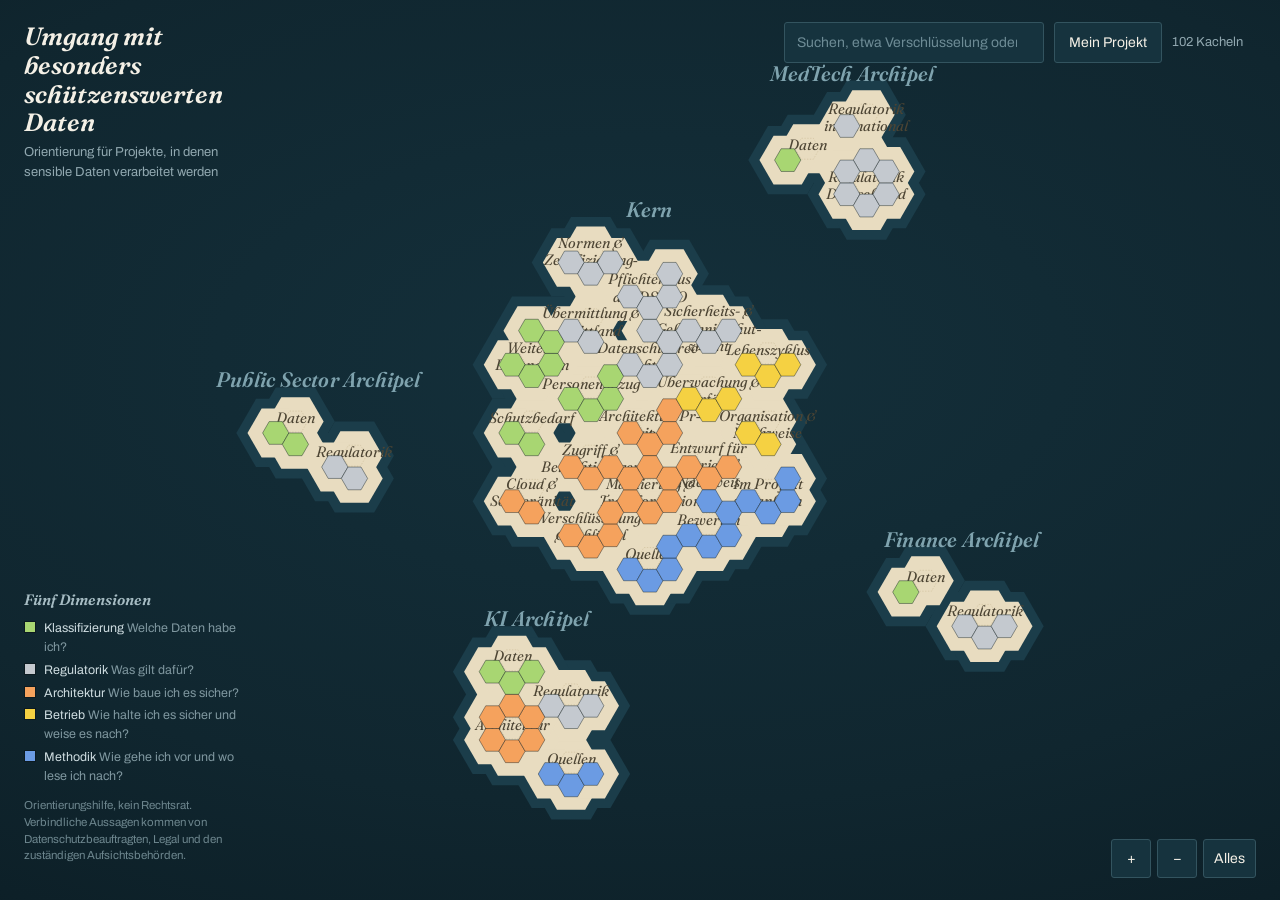
==== standalone.html @ 51f93562 "Landkarte für den Umgang mit besonders schützenswerten Daten Hexagonale Karte zur Orientierung in Pr" ====
<!DOCTYPE html>
<html lang="de">
<head>
<meta charset="utf-8">
<meta name="viewport" content="width=device-width, initial-scale=1">
<title>Landkarte: Umgang mit besonders schützenswerten Daten</title>
<meta name="description" content="Hexagonale Landkarte zur Orientierung in Projekten, in denen besonders schützenswerte Daten verarbeitet werden.">
<link rel="preconnect" href="https://fonts.googleapis.com">
<link rel="preconnect" href="https://fonts.gstatic.com" crossorigin>
<link href="https://fonts.googleapis.com/css2?family=Fraunces:ital,opsz,wght@1,9..144,400;1,9..144,600&family=Archivo:wght@400;500;600&display=swap" rel="stylesheet">
<style>
:root {
  --ocean: #10262f;
  --ocean-deep: #0a1a21;
  --shallow: #1b3d4a;
  --coast: #e8dcc0;
  --coast-edge: #cdbd97;
  --ink: #0c1a20;
  --paper: #f4f0e6;
  --paper-edge: #d9d0bb;
  --muted: #6d7f86;
}

* { box-sizing: border-box; }

html, body {
  height: 100%;
  margin: 0;
  background: var(--ocean);
  color: var(--paper);
  font-family: Archivo, "Helvetica Neue", Arial, sans-serif;
  font-size: 15px;
  line-height: 1.5;
  overscroll-behavior: none;
}

.visually-hidden {
  position: absolute;
  width: 1px; height: 1px;
  padding: 0; margin: -1px;
  overflow: hidden; clip: rect(0 0 0 0); white-space: nowrap;
}

#stage { position: fixed; inset: 0; overflow: hidden; }

#map {
  width: 100%; height: 100%;
  display: block;
  background:
    radial-gradient(120% 90% at 50% 40%, #14303b 0%, var(--ocean) 55%, var(--ocean-deep) 100%);
  cursor: grab;
  touch-action: none;
}
#map.dragging { cursor: grabbing; }

#loading {
  position: absolute;
  inset: 0;
  display: grid;
  place-content: center;
  font-family: Fraunces, Georgia, serif;
  font-style: italic;
  font-size: 20px;
  color: #8fa9b2;
}
#loading[hidden] { display: none; }

/* ---------- Karte ---------- */

.shallow { fill: var(--shallow); }
.coast { fill: var(--coast); }

.hex { stroke: var(--ink); stroke-width: 1.5; }

.tile { cursor: pointer; }
.tile:focus { outline: none; }
.tile:focus-visible .hex,
.tile:hover .hex { stroke-width: 3.5; }

.tile-label {
  font-size: 9.5px;
  font-weight: 500;
  fill: var(--ink);
  text-anchor: middle;
  pointer-events: none;
  transition: opacity .18s ease;
}
.tile-label.tight { font-size: 8.2px; }

.area-ring {
  fill: none;
  stroke: var(--coast-edge);
  stroke-width: 2;
  stroke-dasharray: 5 5;
}

.area-label {
  font-family: Fraunces, Georgia, serif;
  font-style: italic;
  font-size: var(--area-font, 13px);
  fill: #6b5f45;
  text-anchor: middle;
  pointer-events: none;
  transition: font-size .18s ease, fill .18s ease;
}

.island-label {
  font-family: Fraunces, Georgia, serif;
  font-style: italic;
  font-weight: 600;
  font-size: var(--island-font, 30px);
  fill: #7fa3ae;
  text-anchor: middle;
  letter-spacing: .01em;
  pointer-events: none;
}

/* Übersichtsmodus: Kacheltitel weichen den Bereichsnamen */
body.overview .tile-label { opacity: 0; }
body.overview .area-label { fill: #4d4534; }

.faded { opacity: .13; transition: opacity .18s ease; }
.tile .hex, .tile .tile-label { transition: opacity .18s ease; }

.marked .hex {
  stroke-width: 3.5;
  filter: drop-shadow(0 0 9px rgba(255,255,255,.65));
}

/* ---------- Panels ---------- */

#titleblock {
  position: absolute;
  top: 22px; left: 24px;
  max-width: 27ch;
  pointer-events: none;
}
#titleblock h1 {
  font-family: Fraunces, Georgia, serif;
  font-style: italic;
  font-weight: 600;
  font-size: 25px;
  line-height: 1.15;
  margin: 0;
  color: var(--paper);
}
#subtitle { margin: 6px 0 0; font-size: 13px; color: #91a8b0; }

#toolbar {
  position: absolute;
  top: 22px; right: 24px;
  display: flex;
  align-items: center;
  gap: 10px;
}

#search {
  width: 260px;
  padding: 9px 12px;
  border: 1px solid #33545f;
  border-radius: 3px;
  background: #16333e;
  color: var(--paper);
  font: inherit;
  font-size: 14px;
}
#search::placeholder { color: #6d8b95; }
#search:focus-visible, button:focus-visible, input:focus-visible {
  outline: 2px solid #a8d672;
  outline-offset: 2px;
}

button {
  padding: 9px 14px;
  border: 1px solid #33545f;
  border-radius: 3px;
  background: #16333e;
  color: var(--paper);
  font: inherit;
  font-size: 14px;
  cursor: pointer;
}
button:hover { background: #1d4250; }
button[aria-expanded="true"] { background: var(--paper); color: var(--ink); border-color: var(--paper); }
button.ghost { background: transparent; }

#count {
  margin: 0;
  min-width: 12ch;
  font-size: 13px;
  color: #91a8b0;
}

#project {
  position: absolute;
  top: 74px; right: 24px;
  width: 330px;
  max-height: calc(100% - 110px);
  overflow-y: auto;
  padding: 18px 20px 20px;
  background: var(--paper);
  color: var(--ink);
  border-radius: 3px;
  box-shadow: 0 18px 44px rgba(0,0,0,.45);
}
#project[hidden] { display: none; }
#project h2 {
  font-family: Fraunces, Georgia, serif;
  font-style: italic;
  font-weight: 600;
  font-size: 19px;
  margin: 0 0 4px;
}
.hint { margin: 0 0 14px; font-size: 12.5px; color: #5f6b62; line-height: 1.45; }

.qgroup { margin-bottom: 16px; }
.qgroup > p {
  margin: 0 0 7px;
  font-size: 13px;
  font-weight: 600;
}
.qopts { display: flex; flex-wrap: wrap; gap: 6px; }
.chip {
  display: inline-block;
  padding: 5px 11px;
  border: 1px solid var(--paper-edge);
  border-radius: 999px;
  background: #fbf9f3;
  color: #3b4640;
  font-size: 12.5px;
  cursor: pointer;
}
.chip:hover { border-color: #a9a08b; }
.chip[aria-pressed="true"] {
  background: var(--ink);
  border-color: var(--ink);
  color: var(--paper);
}

.project-actions { display: flex; gap: 8px; margin-top: 4px; }
#project button {
  border-color: var(--paper-edge);
  background: #fbf9f3;
  color: var(--ink);
}
#project button:hover { background: #eee9db; }
#export-status { margin: 10px 0 0; min-height: 1.2em; }

#legend {
  position: absolute;
  bottom: 22px; left: 24px;
  max-width: 25ch;
}
#legend h2 {
  font-family: Fraunces, Georgia, serif;
  font-style: italic;
  font-weight: 600;
  font-size: 15px;
  margin: 0 0 8px;
  color: #a6bcc3;
}
#legend ul { list-style: none; margin: 0 0 12px; padding: 0; }
#legend li {
  display: flex;
  align-items: baseline;
  gap: 8px;
  font-size: 12.5px;
  margin-bottom: 4px;
  color: #cfdde1;
}
#legend .swatch {
  flex: 0 0 auto;
  width: 12px; height: 12px;
  border: 1px solid var(--ink);
  transform: translateY(1px);
}
#legend .frage { color: #7f979f; }
#disclaimer { color: #6d868e; font-size: 11.5px; }

#zoombar {
  position: absolute;
  bottom: 22px; right: 24px;
  display: flex;
  gap: 6px;
}
#zoombar button { min-width: 40px; padding: 8px 10px; }

/* ---------- Detailkarte ---------- */

#overlay {
  position: fixed;
  inset: 0;
  display: grid;
  place-items: center;
  padding: 24px;
  background: rgba(6,18,23,.72);
  z-index: 20;
}
#overlay[hidden] { display: none; }

#detail {
  position: relative;
  width: min(620px, 100%);
  max-height: 84vh;
  overflow-y: auto;
  padding: 30px 34px 28px;
  background: var(--paper);
  color: var(--ink);
  border-radius: 4px;
  box-shadow: 0 24px 60px rgba(0,0,0,.5);
  animation: rise .16s ease-out;
}
@keyframes rise { from { transform: translateY(8px); opacity: 0; } }
@media (prefers-reduced-motion: reduce) {
  #detail { animation: none; }
  * { transition: none !important; }
}

#detail-close {
  position: absolute;
  top: 14px; right: 16px;
  width: 32px; height: 32px;
  padding: 0;
  border: none;
  background: transparent;
  color: #6c766f;
  font-size: 24px;
  line-height: 1;
}
#detail-close:hover { background: #e7e1d1; color: var(--ink); }

#detail-dimension {
  display: inline-block;
  margin: 0 0 10px;
  padding: 3px 10px;
  border: 1px solid var(--ink);
  border-radius: 999px;
  font-size: 12px;
  font-weight: 500;
}
#detail h2 {
  font-family: Fraunces, Georgia, serif;
  font-style: italic;
  font-weight: 600;
  font-size: 27px;
  line-height: 1.15;
  margin: 0 0 6px;
  max-width: 34ch;
}
#detail-place { margin: 0 0 22px; font-size: 13px; color: #5f6b62; }

#detail-body h3 {
  margin: 20px 0 4px;
  font-size: 13px;
  font-weight: 600;
  color: #46524b;
}
#detail-body p { margin: 0; max-width: 62ch; }
#detail-body a { color: #1f5f7a; }

#detail-triggers {
  margin: 24px 0 0;
  padding-top: 14px;
  border-top: 1px solid var(--paper-edge);
  font-size: 12px;
  color: #6c766f;
}

@media (max-width: 900px) {
  #titleblock { max-width: 20ch; }
  #titleblock h1 { font-size: 19px; }
  #toolbar { top: auto; bottom: 78px; left: 16px; right: 16px; flex-wrap: wrap; }
  #search { width: 100%; }
  #project { top: auto; bottom: 78px; left: 16px; right: 16px; width: auto; max-height: 60vh; }
  #legend { display: none; }
  #zoombar { bottom: 16px; right: 16px; }
}

</style>
</head>
<body>

<main id="stage">
  <svg id="map" aria-label="Landkarte der Themen zum Umgang mit besonders schützenswerten Daten">
    <g id="viewport">
      <g id="layer-shallow"></g>
      <g id="layer-coast"></g>
      <g id="layer-areas"></g>
      <g id="layer-tiles"></g>
      <g id="layer-islands"></g>
    </g>
  </svg>

  <div id="loading" role="status">Landkarte wird geladen</div>

  <header id="titleblock">
    <h1>Umgang mit besonders schützenswerten Daten</h1>
    <p id="subtitle"></p>
  </header>

  <div id="toolbar">
    <div class="field">
      <label for="search" class="visually-hidden">Suchen</label>
      <input id="search" type="search" placeholder="Suchen, etwa Verschlüsselung oder DSFA" autocomplete="off" spellcheck="false">
    </div>
    <button id="btn-project" type="button" aria-expanded="false" aria-controls="project">Mein Projekt</button>
    <p id="count" aria-live="polite"></p>
  </div>

  <section id="project" hidden aria-labelledby="project-heading">
    <h2 id="project-heading">Was gilt für mein Projekt?</h2>
    <p class="hint">Beantworte, was auf dein Vorhaben zutrifft. Die Karte hebt dann die Kacheln hervor, die du geklärt haben solltest.</p>
    <div id="project-fields"></div>
    <div class="project-actions">
      <button id="btn-export" type="button">Als Checkliste kopieren</button>
      <button id="btn-reset" type="button" class="ghost">Auswahl zurücksetzen</button>
    </div>
    <p class="hint" id="export-status" aria-live="polite"></p>
  </section>

  <div id="legend">
    <h2>Fünf Dimensionen</h2>
    <ul id="legend-list"></ul>
    <p class="hint" id="disclaimer"></p>
  </div>

  <div id="zoombar">
    <button id="btn-zoom-in" type="button" aria-label="Hineinzoomen">+</button>
    <button id="btn-zoom-out" type="button" aria-label="Herauszoomen">−</button>
    <button id="btn-zoom-fit" type="button" aria-label="Ganze Karte zeigen">Alles</button>
  </div>
</main>

<div id="overlay" hidden>
  <article id="detail" role="dialog" aria-modal="true" aria-labelledby="detail-title" tabindex="-1">
    <button id="detail-close" type="button" aria-label="Schließen">×</button>
    <p id="detail-dimension"></p>
    <h2 id="detail-title"></h2>
    <p id="detail-place"></p>
    <div id="detail-body"></div>
    <p id="detail-triggers"></p>
  </article>
</div>

<script>window.LANDKARTE_DATA={"meta": {"title": "Landkarte: Umgang mit besonders schützenswerten Daten", "subtitle": "Orientierung für Projekte, in denen sensible Daten verarbeitet werden", "disclaimer": "Orientierungshilfe, kein Rechtsrat. Verbindliche Aussagen kommen von Datenschutzbeauftragten, Legal und den zuständigen Aufsichtsbehörden.", "version": "0.1", "verwandt": {"label": "T-Landkarte (Engineering-Kompetenzen)", "url": "https://qa-thomas-kothmayr.github.io/t-landkarte/"}}, "dimensions": {"klassifizierung": {"label": "1 Klassifizierung", "short": "Klassifizierung", "color": "#A8D672", "frage": "Welche Daten habe ich?"}, "regulatorik": {"label": "2 Regulatorik", "short": "Regulatorik", "color": "#C4C9CF", "frage": "Was gilt dafür?"}, "architektur": {"label": "3 Architektur", "short": "Architektur", "color": "#F5A25D", "frage": "Wie baue ich es sicher?"}, "betrieb": {"label": "4 Betrieb & Nachweise", "short": "Betrieb", "color": "#F5D142", "frage": "Wie halte ich es sicher und weise es nach?"}, "methodik": {"label": "5 Methodik & Quellen", "short": "Methodik", "color": "#6B9BE3", "frage": "Wie gehe ich vor und wo lese ich nach?"}}, "islands": {"kern": {"label": "Kern", "origin": [0, 0]}, "medtech": {"label": "MedTech Archipel", "origin": [8, -16]}, "public": {"label": "Public Sector Archipel", "origin": [-18, 9]}, "ki": {"label": "KI Archipel", "origin": [-7, 14]}, "finance": {"label": "Finance Archipel", "origin": [14, 0]}}, "areas": {"personenbezug": {"label": "Personenbezug", "island": "kern", "lattice": [-1, 0]}, "weitere-datenarten": {"label": "Weitere Datenarten", "island": "kern", "lattice": [-2, 0]}, "schutzbedarf": {"label": "Schutzbedarf", "island": "kern", "lattice": [-2, 1]}, "datenschutzrecht": {"island": "kern", "lattice": [0, -1], "label": "Datenschutzrecht"}, "dsgvo-pflichten": {"island": "kern", "lattice": [0, -2], "label": "Pflichten aus der DSGVO"}, "uebermittlung": {"island": "kern", "lattice": [-1, -1], "label": "Übermittlung & Drittland"}, "sicherheitsrecht": {"island": "kern", "lattice": [1, -2], "label": "Sicherheits- & Geheimnisschutzrecht"}, "normen": {"label": "Normen & Zertifizierungen", "island": "kern", "lattice": [-1, -2]}, "prinzipien": {"label": "Architektur-Prinzipien", "island": "kern", "lattice": [0, 0]}, "maskierung": {"label": "Maskierung & Transformation", "island": "kern", "lattice": [0, 1]}, "verschluesselung": {"label": "Verschlüsselung & Schlüssel", "island": "kern", "lattice": [-1, 2]}, "zugriff": {"label": "Zugriff & Berechtigungen", "island": "kern", "lattice": [-1, 1]}, "cloud": {"label": "Cloud & Souveränität", "island": "kern", "lattice": [-2, 2]}, "entwurf-nachweis": {"label": "Entwurf für Betrieb & Nachweis", "island": "kern", "lattice": [1, 0]}, "betrieb-vorfaelle": {"label": "Überwachung & Vorfälle", "island": "kern", "lattice": [1, -1]}, "lebenszyklus": {"label": "Lebenszyklus", "island": "kern", "lattice": [2, -2]}, "organisation": {"label": "Organisation & Nachweise", "island": "kern", "lattice": [2, -1]}, "verankern": {"label": "Im Projekt verankern", "island": "kern", "lattice": [2, 0]}, "bewerten": {"label": "Bewerten", "island": "kern", "lattice": [1, 1]}, "quellen": {"label": "Quellen", "island": "kern", "lattice": [0, 2]}, "medtech-daten": {"label": "Daten", "island": "medtech", "lattice": [0, 0]}, "medtech-reg-de": {"label": "Regulatorik Deutschland", "island": "medtech", "lattice": [1, 0]}, "medtech-reg-int": {"label": "Regulatorik international", "island": "medtech", "lattice": [1, -1]}, "public-daten": {"label": "Daten", "island": "public", "lattice": [0, 0]}, "public-reg": {"label": "Regulatorik", "island": "public", "lattice": [1, 0]}, "finance-daten": {"label": "Daten", "island": "finance", "lattice": [0, 0]}, "finance-reg": {"label": "Regulatorik", "island": "finance", "lattice": [1, 0]}, "ki-daten": {"label": "Daten", "island": "ki", "lattice": [0, 0]}, "ki-reg": {"label": "Regulatorik", "island": "ki", "lattice": [1, 0]}, "ki-arch": {"label": "Architektur", "island": "ki", "lattice": [0, 1]}, "ki-quellen": {"label": "Quellen", "island": "ki", "lattice": [1, 1]}}, "filters": [{"id": "branche", "label": "Branche", "type": "single", "options": [{"label": "MedTech", "tags": ["branche:medtech"]}, {"label": "Public Sector", "tags": ["branche:public"]}, {"label": "Finance", "tags": ["branche:finance"]}, {"label": "andere", "tags": []}]}, {"id": "pb", "label": "Personenbezogene Daten im Spiel?", "type": "toggle", "tags": ["pb:ja"]}, {"id": "daten", "label": "Welche Datenarten kommen vor?", "type": "multi", "options": [{"label": "Besondere Kategorien (Art. 9)", "tags": ["daten:art9"]}, {"label": "Zahlungs- & Kontodaten", "tags": ["daten:finanz"]}, {"label": "Geschäftsgeheimnisse & IP", "tags": ["daten:ip"]}, {"label": "Staatliche & kritische Daten", "tags": ["daten:staatlich"]}, {"label": "Stammdaten", "tags": ["daten:stammdaten"]}, {"label": "Logs & Observability", "tags": ["daten:logs"]}, {"label": "Analytische Daten", "tags": ["daten:analytisch"]}, {"label": "Prompts & KI-Kontext", "tags": ["daten:prompts"]}]}, {"id": "cloud", "label": "Hyperscaler-Cloud im Einsatz?", "type": "toggle", "tags": ["cloud:hyperscaler"]}, {"id": "ki", "label": "KI im Einsatz?", "type": "toggle", "tags": ["ki:ja"]}, {"id": "drittland", "label": "Datentransfer ins Drittland?", "type": "toggle", "tags": ["drittland:ja"]}], "tiles": {"pii": {"title": "Personenbezogene Daten (PII)", "area": "personenbezug", "dimension": "klassifizierung", "triggers": ["pb:ja"], "aliases": ["PII", "Personendaten", "personal data"], "what": "Alle Angaben, die sich direkt oder indirekt auf eine identifizierbare natürliche Person beziehen. Dazu gehören auch technische Kennungen wie IP-Adressen, Geräte-IDs oder Kundennummern.", "why": "Sobald personenbezogene Daten im Spiel sind, greift die DSGVO mit Rechtsgrundlage, Zweckbindung, Betroffenenrechten und Löschpflichten. Fast alles andere auf dieser Karte hängt an dieser Feststellung.", "when": "Der Begriff ist weiter, als die meisten denken. Auch ein Datensatz ohne Namen ist personenbezogen, wenn er über eine Kennung wieder einer Person zuzuordnen ist."}, "art9": {"title": "Besondere Kategorien (Art. 9 DSGVO)", "area": "personenbezug", "dimension": "klassifizierung", "triggers": ["daten:art9"], "aliases": ["Art. 9", "sensible Daten", "special categories"], "what": "Gesundheitsdaten, genetische und biometrische Daten, rassische oder ethnische Herkunft, politische Meinungen, religiöse oder philosophische Überzeugungen, Gewerkschaftszugehörigkeit sowie Daten zum Sexualleben.", "why": "Für diese Kategorien gilt ein grundsätzliches Verarbeitungsverbot mit engen Ausnahmen. Wer sie verarbeitet, braucht eine tragfähige Ausnahme und deutlich strengere Schutzmaßnahmen.", "when": "Achtung bei Ableitbarkeit: eine Medikamentenliste, ein Fitness-Datensatz oder eine Vereinsmitgliedschaft können Art. 9 auslösen, ohne dass irgendwo Diagnose steht."}, "biometrie": {"title": "Biometrische Daten", "area": "personenbezug", "dimension": "klassifizierung", "triggers": ["daten:art9"], "aliases": ["Biometrie", "Fingerabdruck", "Gesichtserkennung"], "what": "Merkmale wie Fingerabdruck, Gesichtsgeometrie, Iris oder Stimmprofil, die zur eindeutigen Identifizierung einer Person verarbeitet werden.", "why": "Biometrie ist nicht widerrufbar. Ein geleaktes Passwort tauscht man aus, ein geleaktes Gesichtsmerkmal nicht. Das verschiebt die Risikobewertung deutlich.", "when": "Nur die Verarbeitung zur eindeutigen Identifizierung fällt unter Art. 9. Ein Foto allein ist noch keine biometrische Verarbeitung."}, "personenbezug-pseudonym": {"title": "Personenbezug nach Pseudonymisierung", "area": "personenbezug", "dimension": "klassifizierung", "triggers": ["pb:ja"], "aliases": ["noch personenbezogen", "Re-Identifikation", "Rückschlüsse"], "what": "Die Frage, ob ein Datensatz nach der Bearbeitung noch personenbezogen ist. Pseudonymisierte Daten sind es weiterhin, anonymisierte nicht mehr.", "why": "Hier passiert der häufigste Denkfehler in Projekten. Nach dem Entfernen von Namen gilt der Datensatz oft als unkritisch, obwohl er über Quasi-Identifikatoren wie Postleitzahl, Geburtsdatum und Zeitstempel wieder zuordenbar ist.", "when": "Immer prüfen, bevor Daten in Analytics, Testumgebungen oder zu Dritten wandern."}, "ip-geheimnisse": {"title": "Geschäftsgeheimnisse & IP", "area": "weitere-datenarten", "dimension": "klassifizierung", "triggers": ["daten:ip"], "aliases": ["Quellcode", "Algorithmen", "Betriebsgeheimnis", "trade secrets"], "what": "Quellcode, Modelle und Algorithmen, Preis- und Kalkulationslogik, unveröffentlichte Zahlen, Konstruktionsdaten und Kundenlisten.", "why": "Schützenswert heißt nicht automatisch personenbezogen. Diese Daten stehen nicht unter Datenschutzrecht, ihr Verlust ist aber oft der wirtschaftlich größere Schaden und trifft direkt den Kunden.", "when": "Besonders relevant bei KI-Nutzung, externen Dienstleistern und Repository-Zugriffen."}, "stammdaten": {"title": "Stammdaten & Mandantendaten", "area": "weitere-datenarten", "dimension": "klassifizierung", "triggers": ["daten:stammdaten"], "aliases": ["Master Data", "Mandanten", "Lieferanten", "Metadaten"], "what": "Daten, die das System zum Funktionieren braucht: Mandanten, Standorte, Lieferanten, Artikel, Organisationsstrukturen samt zugehöriger Metadaten.", "why": "Sie sind selten besonders schützenswert und genau deshalb wichtig auf dieser Karte. Sie liefern den Vergleichsmaßstab, an dem man erkennt, was tatsächlich Schutzbedarf hat.", "when": "Aufpassen, wenn Stammdaten Personen enthalten, etwa Ansprechpartner beim Lieferanten. Dann kippt die Einordnung."}, "konfigurationsdaten": {"title": "Konfigurationsdaten & Secrets", "area": "weitere-datenarten", "dimension": "klassifizierung", "triggers": ["immer"], "aliases": ["Config", "Umgebungsvariablen", "Zugangsdaten"], "what": "Konfiguration, Verbindungsparameter, Zertifikate, API-Schlüssel und Passwörter, die eine Anwendung zum Betrieb braucht.", "why": "Ein geleaktes Secret hebelt jede andere Schutzmaßnahme aus. Der Schutzbedarf ergibt sich nicht aus dem Inhalt, sondern aus dem Zugang, den er eröffnet.", "when": "Immer relevant, besonders in Repositories, CI-Logs und Fehlermeldungen."}, "logdaten": {"title": "Logs & Observability-Daten", "area": "weitere-datenarten", "dimension": "klassifizierung", "triggers": ["daten:logs", "immer"], "aliases": ["Logs", "Traces", "Metriken", "Telemetrie"], "what": "Anwendungs- und Zugriffslogs, Traces, Metriken und Fehlermeldungen samt allem, was unbeabsichtigt darin landet.", "why": "Logs sind der klassische Nebenausgang für sensible Daten. Ein Stacktrace mit dem vollständigen Request-Payload kopiert Gesundheitsdaten in ein System, das oft breiter zugänglich ist als die Datenbank selbst.", "when": "Immer prüfen, sobald externe Log-Backends, längere Aufbewahrung oder weite Leserechte im Spiel sind."}, "analytische-daten": {"title": "Analytische & Reporting-Daten", "area": "weitere-datenarten", "dimension": "klassifizierung", "triggers": ["daten:analytisch"], "aliases": ["BI", "Data Warehouse", "Auswertungen", "Kennzahlen"], "what": "Aggregierte und historisierte Daten für Berichte, Kennzahlen und Auswertungen, meist in einem separaten Warehouse oder Lakehouse.", "why": "Aggregation entschärft nicht automatisch. Bei kleinen Fallzahlen oder feiner Gruppierung lassen sich Einzelpersonen aus Kennzahlen rekonstruieren, und der Analysezweck deckt sich selten mit dem Erhebungszweck.", "when": "Relevant bei jedem Datenabzug aus der Produktion in ein Auswertungssystem."}, "schutzziele": {"title": "Schutzziele (Vertraulichkeit, Integrität, Verfügbarkeit)", "area": "schutzbedarf", "dimension": "klassifizierung", "triggers": ["immer"], "aliases": ["CIA", "Schutzziel", "Vertraulichkeit", "Integrität", "Verfügbarkeit"], "what": "Die drei Grundfragen jeder Schutzbedarfsbetrachtung: Wer darf es sehen, wer darf es verändern, und wann muss es verfügbar sein.", "why": "Diskussionen über sensible Daten drehen sich fast nur um Vertraulichkeit. Bei Behandlungsdaten kann eine unbemerkte Verfälschung oder ein Ausfall im Notfall den größeren Schaden anrichten.", "when": "Am Anfang jeder Klassifizierung, für jede Datenart getrennt bewerten."}, "schutzbedarfsstufen": {"title": "Schutzbedarfsstufen", "area": "schutzbedarf", "dimension": "klassifizierung", "triggers": ["immer"], "aliases": ["normal hoch sehr hoch", "Kritikalität", "Einstufung"], "what": "Eine abgestufte Einstufung des Schadens bei Verletzung eines Schutzziels, üblicherweise in drei Stufen wie im BSI-Vorgehen.", "why": "Ohne Stufen wird alles gleich behandelt, und in der Praxis heißt das entweder überall Maximalschutz oder nirgends. Die Abstufung macht Aufwand verhandelbar und begründbar.", "when": "Sinnvoll, sobald ein System mehrere Datenarten mit unterschiedlichem Risiko enthält."}, "dsgvo": {"title": "DSGVO", "area": "datenschutzrecht", "dimension": "regulatorik", "triggers": ["immer"], "aliases": ["GDPR", "Datenschutzgrundverordnung"], "what": "Die europäische Grundverordnung für die Verarbeitung personenbezogener Daten, mit Grundsätzen wie Rechtmäßigkeit, Zweckbindung, Datenminimierung, Speicherbegrenzung und Rechenschaftspflicht.", "why": "Sie ist der gemeinsame Bezugsrahmen für fast alles auf dieser Karte. Wer die Grundsätze aus Art. 5 kennt, kann die meisten Detailfragen selbst einordnen.", "when": "Sobald personenbezogene Daten verarbeitet werden, unabhängig von Branche und Unternehmensgröße."}, "bdsg": {"title": "BDSG", "area": "datenschutzrecht", "dimension": "regulatorik", "triggers": ["pb:ja"], "aliases": ["Bundesdatenschutzgesetz"], "what": "Die deutsche Ergänzung zur DSGVO, unter anderem zu Beschäftigtendaten, Videoüberwachung, Datenschutzbeauftragten und einzelnen Verarbeitungsbefugnissen.", "why": "Die DSGVO lässt nationale Spielräume. Bei Beschäftigtendaten oder Aufsichtsfragen steht die relevante Regel oft erst hier.", "when": "Relevant bei deutschem Verantwortlichen, besonders bei Mitarbeiterdaten."}, "betroffenenrechte": {"title": "Betroffenenrechte (Art. 15–22)", "area": "datenschutzrecht", "dimension": "regulatorik", "triggers": ["pb:ja"], "aliases": ["DSAR", "Auskunft", "Löschung", "Datenportabilität", "Widerspruch"], "what": "Die Ansprüche auf Auskunft, Berichtigung, Löschung, Einschränkung, Datenübertragbarkeit, Widerspruch und auf Nichtunterwerfung unter rein automatisierte Entscheidungen.", "why": "Das ist die Stelle, an der Recht am direktesten zu Architektur wird. Eine Auskunft über alle Daten einer Person quer über Microservices, Backups und Logs ist eine Systemanforderung, kein Formularthema.", "when": "Früh klären, wie eine Person und all ihre Daten systemweit gefunden werden. Nachträglich ist das teuer."}, "avv": {"title": "Auftragsverarbeitung (AVV, Art. 28)", "area": "dsgvo-pflichten", "dimension": "regulatorik", "triggers": ["immer"], "aliases": ["AVV", "DPA", "Auftragsverarbeiter", "Subunternehmer"], "what": "Der Vertrag zwischen Verantwortlichem und Dienstleister, der Zweck, Umfang, Weisungsbindung, Subunternehmer und Sicherheitsmaßnahmen der Verarbeitung festlegt.", "why": "Für Beratungsprojekte ist das der eigene Rollenrahmen. Jeder eingesetzte Cloud-Dienst, Monitoring-Anbieter oder KI-Endpunkt ist ein Auftragsverarbeiter oder Subunternehmer und muss abgedeckt sein.", "when": "Vor jedem neuen Dienst im Datenpfad prüfen, ob er vertraglich abgedeckt ist."}, "tom": {"title": "Technische & organisatorische Maßnahmen (Art. 32)", "area": "dsgvo-pflichten", "dimension": "regulatorik", "triggers": ["immer"], "aliases": ["TOM", "TOMs", "Sicherheit der Verarbeitung"], "what": "Die Pflicht, dem Risiko angemessene Schutzmaßnahmen umzusetzen, ausdrücklich genannt sind Pseudonymisierung, Verschlüsselung, Verfügbarkeit und regelmäßige Überprüfung.", "why": "Das ist das Scharnier zwischen Dimension 2 und 3. Art. 32 verlangt keine konkrete Technik, sondern Angemessenheit, und genau diese Begründung liefert die Architektur.", "when": "Immer. Die TOM-Liste ist häufig auch das Dokument, das der Kunde im Audit vorlegen muss."}, "vvt": {"title": "Verarbeitungsverzeichnis (Art. 30)", "area": "dsgvo-pflichten", "dimension": "regulatorik", "triggers": ["pb:ja"], "aliases": ["VVT", "Verzeichnis von Verarbeitungstätigkeiten", "ROPA"], "what": "Ein Verzeichnis aller Verarbeitungstätigkeiten mit Zweck, Datenkategorien, Empfängern, Fristen und Drittlandtransfers.", "why": "Es ist oft die einzige vollständige Übersicht, welche Daten wohin fließen, und damit für Entwicklungsteams eine überraschend nützliche Informationsquelle.", "when": "Beim Projektstart nach dem bestehenden Verzeichnis fragen, statt die Datenflüsse neu zu erheben."}, "meldepflichten": {"title": "Meldepflichten bei Datenschutzverletzung (Art. 33/34)", "area": "dsgvo-pflichten", "dimension": "regulatorik", "triggers": ["pb:ja"], "aliases": ["Data Breach", "72 Stunden", "Meldung Aufsichtsbehörde"], "what": "Die Pflicht, eine Verletzung des Schutzes personenbezogener Daten unverzüglich und möglichst innerhalb von 72 Stunden der Aufsichtsbehörde zu melden, bei hohem Risiko zusätzlich die Betroffenen zu informieren.", "why": "Die Frist zwingt zu Vorbereitung. Wer im Vorfall erst herausfinden muss, welche Datensätze betroffen sind, hält 72 Stunden nicht ein.", "when": "Die Pflicht steht hier, der Prozess dazu liegt in Dimension 4 unter Incident Response."}, "drittlandtransfer": {"title": "Drittlandtransfer (Schrems II, SCC)", "area": "uebermittlung", "dimension": "regulatorik", "triggers": ["drittland:ja"], "aliases": ["Schrems II", "SCC", "Standardvertragsklauseln", "TIA", "Angemessenheitsbeschluss"], "what": "Die Regeln für die Übermittlung personenbezogener Daten in Länder außerhalb der EU, über Angemessenheitsbeschluss, Standardvertragsklauseln oder andere Garantien samt Prüfung des Zielrechts.", "why": "Transfer beginnt nicht erst beim Datenexport. Auch ein Zugriff aus einem Drittland auf europäisch gespeicherte Daten ist eine Übermittlung, etwa im Support oder in der Rufbereitschaft.", "when": "Bei jedem Dienstleister, Modellanbieter oder Support-Team außerhalb der EU."}, "cloud-act": {"title": "US CLOUD Act", "area": "uebermittlung", "dimension": "regulatorik", "triggers": ["cloud:hyperscaler", "drittland:ja"], "aliases": ["CLOUD Act", "Zugriff US-Behörden", "FISA"], "what": "US-Recht, das US-Anbieter zur Herausgabe von Daten verpflichten kann, auch wenn diese in europäischen Rechenzentren liegen.", "why": "Es ist der Grund, warum ein EU-Rechenzentrum allein die Diskussion um Souveränität nicht beendet. Die Frage ist nicht nur der Speicherort, sondern wer rechtlich Zugriff erzwingen kann.", "when": "Bei US-Anbietern und ihren europäischen Töchtern, unabhängig von der Region."}, "sozialdaten": {"title": "Sozialdaten (SGB)", "area": "datenschutzrecht", "dimension": "regulatorik", "triggers": ["branche:medtech", "branche:public"], "aliases": ["Sozialgeheimnis", "SGB X", "Sozialdatenschutz"], "what": "Der besondere Schutz von Daten bei Sozialleistungsträgern, geregelt im Sozialgesetzbuch, insbesondere das Sozialgeheimnis.", "why": "Bei Krankenkassen, Renten- und Sozialversicherungsträgern gilt zusätzlich zur DSGVO ein eigenes Regime, das Übermittlungen deutlich enger fasst als der allgemeine Datenschutz.", "when": "Sobald ein Sozialleistungsträger Verantwortlicher ist oder dessen Daten verarbeitet werden."}, "nis2": {"title": "NIS-2", "area": "sicherheitsrecht", "dimension": "regulatorik", "triggers": ["immer"], "aliases": ["NIS2", "Netzwerk- und Informationssicherheit", "NIS2UmsuCG"], "what": "Die europäische Richtlinie zur Cybersicherheit, die für betroffene Einrichtungen Risikomanagement, Meldepflichten bei Sicherheitsvorfällen und Verantwortung der Leitungsebene vorschreibt.", "why": "Sie erweitert den Kreis der betroffenen Unternehmen deutlich über die klassischen kritischen Infrastrukturen hinaus, und viele Kunden wissen selbst nicht, ob sie darunter fallen.", "when": "Betroffenheit früh mit dem Kunden klären. Die nationale Umsetzung und deren Zeitplan bitte aktuell prüfen."}, "cra": {"title": "Cyber Resilience Act", "area": "sicherheitsrecht", "dimension": "regulatorik", "triggers": ["immer"], "aliases": ["CRA", "Produkte mit digitalen Elementen"], "what": "Die EU-Verordnung mit Sicherheitsanforderungen an Produkte mit digitalen Elementen, unter anderem zu sicheren Voreinstellungen, Schwachstellenbehandlung und Updateversorgung über den Lebenszyklus.", "why": "Sie trifft Software als Produkt und macht Themen wie SBOM und Schwachstellenmeldung zur Pflicht statt zur guten Praxis.", "when": "Relevant, wenn Software in Verkehr gebracht wird, nicht nur intern betrieben. Zeitplan bitte aktuell prüfen."}, "geschgehg": {"title": "Geschäftsgeheimnisgesetz", "area": "sicherheitsrecht", "dimension": "regulatorik", "triggers": ["daten:ip"], "aliases": ["GeschGehG", "Know-how-Schutz"], "what": "Das Gesetz zum Schutz von Geschäftsgeheimnissen, das rechtlichen Schutz nur gewährt, wenn angemessene Geheimhaltungsmaßnahmen nachweisbar getroffen wurden.", "why": "Ohne dokumentierte Schutzmaßnahmen ist ein Geheimnis rechtlich kein Geheimnis. Das macht Zugriffsbeschränkung und Vertraulichkeitsvereinbarungen zur Voraussetzung des Schutzes, nicht zur Kür.", "when": "Sobald Kunden-Know-how, Quellcode oder Kalkulationen im Projekt liegen."}, "tdddg": {"title": "TDDDG (Telemetrie & Einwilligung)", "area": "datenschutzrecht", "dimension": "regulatorik", "triggers": ["pb:ja"], "aliases": ["TTDSG", "Cookies", "Einwilligung", "Consent"], "what": "Die deutschen Regeln zum Zugriff auf Informationen in Endgeräten, also Cookies, lokale Speicher und vergleichbare Techniken, mit grundsätzlicher Einwilligungspflicht.", "why": "Die Einwilligungspflicht knüpft am Zugriff auf das Endgerät an, nicht am Personenbezug. Auch technisch harmlose Telemetrie und Produktanalytik fallen darunter.", "when": "Bei Web- und App-Frontends, Analytics und Crash-Reporting."}, "iso27001": {"title": "ISO/IEC 27001 & ISMS", "area": "normen", "dimension": "regulatorik", "triggers": ["immer"], "aliases": ["ISO 27001", "ISMS", "Informationssicherheitsmanagement"], "what": "Die Norm für ein Managementsystem für Informationssicherheit, also den Rahmen, in dem Risiken erfasst, Maßnahmen beschlossen, dokumentiert und regelmäßig überprüft werden.", "why": "Sie ist der Ort, an dem Regeln und Vorgaben eines Unternehmens überhaupt festgehalten werden. Für einzelne Projekte ist sie selten zentral, sie erklärt aber, warum der Kunde bestimmte Nachweise verlangt.", "when": "Relevant, wenn der Kunde zertifiziert ist oder es werden will. Dann kommen Nachweispflichten ins Projekt."}, "iso27701": {"title": "ISO/IEC 27701", "area": "normen", "dimension": "regulatorik", "triggers": ["pb:ja"], "aliases": ["27701", "PIMS", "Datenschutzmanagement"], "what": "Die Erweiterung von ISO/IEC 27001 und 27002 auf den Schutz personenbezogener Daten, mit getrennten Anforderungen für Verantwortliche und Auftragsverarbeiter.", "why": "Sie übersetzt Datenschutzpflichten in die Sprache eines Managementsystems und ist damit die Brücke zwischen Datenschutzrecht und bestehender Sicherheitsorganisation.", "when": "Nützlich, wenn ein Kunde ISO 27001 schon lebt und Datenschutz sauber anschließen will."}, "bsi-c5": {"title": "BSI C5", "area": "normen", "dimension": "regulatorik", "triggers": ["cloud:hyperscaler"], "aliases": ["C5", "Cloud Computing Compliance Criteria Catalogue"], "what": "Der Kriterienkatalog des BSI für Cloud-Dienste, gegen den Anbieter sich prüfen lassen und darüber einen Testatbericht vorlegen.", "why": "Er gibt eine belastbare Antwort auf die Frage, was ein Cloud-Anbieter tatsächlich zusichert, und ersetzt Marketingaussagen durch prüfbare Kriterien.", "when": "Bei der Auswahl von Cloud-Diensten für sensible Daten den C5-Bericht anfordern und die Zuständigkeitsgrenzen darin lesen."}, "datenminimierung": {"title": "Datenminimierung", "area": "prinzipien", "dimension": "architektur", "triggers": ["immer"], "aliases": ["Data Minimization", "Sparsamkeit", "Zweckbindung"], "what": "Nur die Daten erheben, verarbeiten und speichern, die für den konkreten Zweck erforderlich sind, und zwar nur so lange wie nötig.", "why": "Es ist die wirksamste Maßnahme überhaupt, weil sie das Risiko entfernt statt es zu verwalten. Daten, die nicht da sind, müssen nicht verschlüsselt, überwacht oder gelöscht werden.", "when": "Bei jedem neuen Feld, jeder Schnittstelle und jedem Datenabzug die Frage stellen, wer diese Angabe tatsächlich braucht."}, "privacy-by-design": {"title": "Privacy by Design & by Default", "area": "prinzipien", "dimension": "architektur", "triggers": ["immer"], "aliases": ["Privacy by Design", "Privacy by Default", "Datenschutz durch Technikgestaltung", "Art. 25"], "what": "Datenschutz von Anfang an in den Entwurf einbauen und die datenschutzfreundlichste Einstellung zur Voreinstellung machen.", "why": "Nachträglich eingebauter Datenschutz ist teuer und lückenhaft. Als Voreinstellung wirkt er auch dann, wenn niemand aktiv etwas konfiguriert, und das ist der Normalfall.", "when": "Die Kachel liegt bewusst in der Architektur, nicht in der Methodik, weil sie sich in konkreten Entwurfsentscheidungen niederschlägt."}, "least-privilege": {"title": "Least Privilege & Need-to-Know", "area": "prinzipien", "dimension": "architektur", "triggers": ["immer"], "aliases": ["Least Privilege", "geringste Rechte", "Need to Know"], "what": "Jeder Mensch und jeder Dienst erhält genau die Rechte, die für die Aufgabe nötig sind, und nur für die Dauer der Aufgabe.", "why": "Es begrenzt den Schaden, wenn ein Zugang missbraucht wird, und ist gleichzeitig die Maßnahme, die im Projektalltag am schnellsten erodiert, weil Rechte großzügig vergeben und nie zurückgenommen werden.", "when": "Gilt für Menschen, technische Nutzer, CI-Pipelines und Agenten gleichermaßen."}, "datentrennung": {"title": "Datentrennung & Mandantentrennung", "area": "prinzipien", "dimension": "architektur", "triggers": ["immer"], "aliases": ["Data Segregation", "Multitenancy", "Mandantentrennung", "Isolation"], "what": "Die bewusste Trennung von Datenbeständen nach Mandant, Schutzbedarf oder Zweck, von getrennten Schemata bis zu getrennten Laufzeitumgebungen.", "why": "Die Trennung entscheidet über den Radius eines Fehlers. Sie hält außerdem hochregulierte Teile klein, damit nicht das gesamte System dem strengsten Regime unterliegt.", "when": "Früh entscheiden. Eine nachträgliche Trennung ist meist eine Migration, keine Anpassung."}, "anonymisierung": {"title": "Anonymisierung", "area": "maskierung", "dimension": "architektur", "triggers": ["pb:ja"], "aliases": ["Anonymisierung", "anonymization", "k-Anonymität"], "what": "Die irreversible Entfernung des Personenbezugs, sodass eine Zuordnung zu einer Person auch mit Zusatzwissen nicht mehr möglich ist.", "why": "Erfolgreich anonymisierte Daten fallen aus dem Datenschutzrecht heraus. Das ist der größte erreichbare Vorteil und gleichzeitig eine hohe Hürde, weil die Messlatte die Zuordenbarkeit mit allen verfügbaren Mitteln ist.", "when": "Für Analytik, Forschung und Demodaten anstreben. Ergebnis kritisch prüfen, echte Anonymität ist selten."}, "pseudonymisierung": {"title": "Pseudonymisierung", "area": "maskierung", "dimension": "architektur", "triggers": ["pb:ja"], "aliases": ["Pseudonymisierung", "pseudonymization", "Ersetzen von Kennungen"], "what": "Das Ersetzen identifizierender Merkmale durch ein Pseudonym, wobei die Zuordnungsregel getrennt und geschützt aufbewahrt wird.", "why": "Sie ist in Art. 32 ausdrücklich als Maßnahme genannt und in der Praxis der beste Kompromiss zwischen Nutzbarkeit und Schutz. Die Daten bleiben personenbezogen, das Risiko sinkt aber deutlich.", "when": "Der Schutz steht und fällt mit der Trennung der Zuordnungstabelle. Liegt sie in derselben Datenbank, ist wenig gewonnen."}, "tokenisierung": {"title": "Tokenisierung", "area": "maskierung", "dimension": "architektur", "triggers": ["daten:finanz", "pb:ja"], "aliases": ["Tokenization", "Token", "Vault"], "what": "Der Ersatz eines sensiblen Werts durch einen bedeutungslosen Stellvertreter, wobei nur ein abgeschotteter Dienst die Rückauflösung kennt.", "why": "Damit lässt sich der Kreis der Systeme, die den echten Wert überhaupt sehen, drastisch verkleinern. Im Zahlungsumfeld ist das der übliche Weg, den Prüfumfang klein zu halten.", "when": "Sinnvoll, wenn viele Systeme mit einer Kennung arbeiten müssen, aber kaum eines den Klartext braucht."}, "data-masking": {"title": "Data Masking", "area": "maskierung", "dimension": "architektur", "triggers": ["pb:ja"], "aliases": ["Maskierung", "statisches Masking", "dynamisches Masking", "Redaction"], "what": "Das Überschreiben oder Verkürzen sensibler Werte, entweder dauerhaft beim Kopieren eines Datenbestands oder erst bei der Abfrage je nach Rolle.", "why": "Es löst den häufigen Fall, dass ein Support- oder Analyseteam mit Datensätzen arbeiten muss, den Klartext einzelner Felder aber nicht braucht.", "when": "Statisch für Kopien in Test und Analyse, dynamisch für rollenabhängige Sichten in der Produktion."}, "testdaten": {"title": "Testdaten & synthetische Daten", "area": "maskierung", "dimension": "architektur", "triggers": ["immer"], "aliases": ["Testdaten", "synthetische Daten", "Faker", "Produktionsabzug"], "what": "Erzeugte oder abgeleitete Datenbestände für Entwicklung, Test und Last, die realistisch genug sind, ohne echte Personendaten zu enthalten.", "why": "Der Produktionsabzug in die Testumgebung ist der häufigste Datenschutzverstoß in Softwareprojekten und passiert fast immer aus Bequemlichkeit, nicht aus Absicht.", "when": "Steht hier als Maßnahme, nicht als Datenart. Die Verfügbarkeit brauchbarer Testdaten entscheidet, ob das Verbot des Prod-Abzugs eingehalten wird."}, "log-sanitization": {"title": "Log-Sanitization", "area": "maskierung", "dimension": "architektur", "triggers": ["daten:logs", "immer"], "aliases": ["Log Masking", "Logfilter", "Stacktrace", "Redaction"], "what": "Das Verhindern und Maskieren sensibler Inhalte in Logs, Traces und Fehlermeldungen, möglichst zentral in der Logging-Schicht statt an jeder Aufrufstelle.", "why": "Der gefährlichste Pfad ist der Fehlerfall. Ein unbehandelter Fehler schreibt gern den vollständigen Request samt Nutzdaten in ein System mit weiten Leserechten.", "when": "Als Entwurfsentscheidung behandeln, nicht als Betriebsthema. Wer erst im Betrieb filtert, hat die Daten schon geschrieben."}, "verschl-at-rest": {"title": "Verschlüsselung at Rest", "area": "verschluesselung", "dimension": "architektur", "triggers": ["immer"], "aliases": ["at rest", "Festplattenverschlüsselung", "TDE"], "what": "Die Verschlüsselung gespeicherter Daten auf Datenträger-, Datenbank- oder Feldebene.", "why": "Sie schützt gegen den Verlust des Mediums und ist regulatorisch fast überall erwartet. Gegen einen kompromittierten Anwendungszugang hilft sie nicht, was oft überschätzt wird.", "when": "Standard. Interessant wird erst die Frage, auf welcher Ebene verschlüsselt wird und wer den Schlüssel hält.", "tlandkarte": "Verschlüsselung"}, "verschl-in-transit": {"title": "Verschlüsselung in Transit", "area": "verschluesselung", "dimension": "architektur", "triggers": ["immer"], "aliases": ["in transit", "TLS", "mTLS", "HTTPS"], "what": "Die Absicherung der Übertragung zwischen Komponenten, außen wie innen, in der Regel über TLS, bei Dienst-zu-Dienst-Verkehr auch gegenseitig authentifiziert.", "why": "Außen ist das selbstverständlich, innen häufig nicht. Unverschlüsselter Verkehr im Cluster ist der Punkt, an dem Zero-Trust-Ansprüche meist scheitern.", "when": "Nach außen ohnehin gesetzt. Zu entscheiden ist, ob der Verkehr zwischen den eigenen Diensten mitverschlüsselt wird und ob dafür gegenseitige Authentifizierung nötig ist.", "tlandkarte": "TLS/PKI & HTTPS"}, "confidential-computing": {"title": "Confidential Computing (in Use)", "area": "verschluesselung", "dimension": "architektur", "triggers": ["daten:art9", "cloud:hyperscaler"], "aliases": ["Enclaves", "TEE", "in use", "Confidential VM"], "what": "Die Verarbeitung von Daten in einer hardwaregeschützten Umgebung, sodass selbst der Betreiber der Infrastruktur den Klartext im Speicher nicht einsehen kann.", "why": "Es schließt die letzte Lücke der klassischen Verschlüsselung, nämlich den Moment der Verarbeitung, und ist ein ernstes Argument in Souveränitätsdiskussionen.", "when": "Erwägen bei sehr hohem Schutzbedarf in fremder Infrastruktur. Aufwand und Einschränkungen sind erheblich."}, "schluesselverwaltung": {"title": "Schlüsselverwaltung (KMS, BYOK, HYOK)", "area": "verschluesselung", "dimension": "architektur", "triggers": ["immer"], "aliases": ["KMS", "BYOK", "HYOK", "Key Management", "HSM"], "what": "Erzeugung, Aufbewahrung, Verteilung und Entzug kryptografischer Schlüssel, einschließlich der Frage, ob der Kunde eigene Schlüssel einbringt oder außerhalb der Cloud behält.", "why": "Verschlüsselung verlagert das Problem auf den Schlüssel. Wer ihn hält, entscheidet über Zugriff, und genau das ist die eigentliche Frage bei Cloud und Souveränität.", "when": "Vor der Entscheidung über Verschlüsselung klären, nicht danach."}, "access-control": {"title": "Access Control (RBAC, ABAC, Need-to-Know)", "area": "zugriff", "dimension": "architektur", "triggers": ["immer"], "aliases": ["RBAC", "ABAC", "Autorisierung", "Berechtigungen", "IAM", "Rollen"], "what": "Das Modell, nach dem Zugriffsentscheidungen getroffen werden, über Rollen, über Attribute wie Mandant und Fallbezug, oder als Kombination.", "why": "Bei sensiblen Daten reicht die Rolle allein oft nicht. Eine Ärztin darf Behandlungsdaten sehen, aber nicht die jedes Patienten, und dieser Fallbezug ist eine Attributentscheidung.", "when": "Früh festlegen. Ein nachträglicher Wechsel von Rollen auf Attribute betrifft jede Abfrage.", "tlandkarte": "Identity- & Access-Management"}, "zero-trust": {"title": "Zero Trust & Mikrosegmentierung", "area": "zugriff", "dimension": "architektur", "triggers": ["immer"], "aliases": ["Zero Trust", "Mikrosegmentierung", "Netzsegmentierung", "Zugriff von außen minimieren", "Angriffsfläche"], "what": "Der Verzicht auf implizites Vertrauen innerhalb des Netzes, verbunden mit kleinteiliger Segmentierung und der Minimierung von außen erreichbarer Endpunkte.", "why": "Das klassische Modell mit hartem Rand und weichem Inneren bedeutet, dass ein einziger kompromittierter Dienst alles erreicht. Segmentierung begrenzt den Radius und hält besonders sensible Teile klein.", "when": "Besonders wertvoll, wenn ein stark regulierter Teil vom Rest getrennt werden soll."}, "dlp": {"title": "Data Loss Prevention", "area": "zugriff", "dimension": "architektur", "triggers": ["daten:ip", "pb:ja"], "aliases": ["DLP", "Datenabfluss", "Exfiltration"], "what": "Technische Kontrollen, die den ungewollten Abfluss von Daten erkennen oder verhindern, an Übergängen wie Export, Mail, Uploads und Schnittstellen.", "why": "Die meisten Datenabflüsse sind keine Angriffe, sondern Bequemlichkeit. Ein Export nach Excel, ein Upload in ein fremdes Werkzeug, ein Screenshot im Chat.", "when": "Relevant überall, wo Menschen legitimen Zugriff haben und Daten das System verlassen können."}, "hyperscaler": {"title": "Umgang mit Hyperscalern", "area": "cloud", "dimension": "architektur", "triggers": ["cloud:hyperscaler"], "aliases": ["AWS", "Azure", "GCP", "Public Cloud", "Shared Responsibility"], "what": "Die Nutzung großer Cloud-Anbieter für sensible Daten, inklusive Verantwortungsteilung, Regionenwahl, Zugriffsprotokollierung und vertraglicher Absicherung.", "why": "Die Frage ist selten Cloud oder nicht, sondern welcher Dienst mit welchen Daten und unter welchen Zusatzmaßnahmen. Die Verantwortungsteilung wird dabei regelmäßig falsch eingeschätzt.", "when": "Pro Dienst entscheiden, nicht pro Anbieter. Managed-Datenbank und Managed-KI-Endpunkt sind völlig verschiedene Diskussionen."}, "souveraene-cloud": {"title": "Souveräne Clouds & Datenlokalisierung", "area": "cloud", "dimension": "architektur", "triggers": ["cloud:hyperscaler", "drittland:ja"], "aliases": ["Souveränität", "Datenlokalisierung", "EU Cloud", "Sovereign Cloud"], "what": "Betriebsmodelle, die Speicherort, Betriebspersonal und rechtliche Kontrolle innerhalb der EU halten, von EU-Regionen über treuhänderische Modelle bis zu europäischen Anbietern.", "why": "Datenlokalisierung allein löst die Zugriffsfrage nicht, weil Betrieb und Support ebenso zählen. Souveränität ist eine Skala mit Kostenfolgen, keine Ja-Nein-Eigenschaft.", "when": "Aufkommend, sobald der Kunde nach CLOUD Act oder Drittlandzugriff fragt."}, "audit-logging": {"title": "Audit Logging & Nachvollziehbarkeit", "area": "entwurf-nachweis", "dimension": "architektur", "triggers": ["immer"], "aliases": ["Audit Trail", "Protokollierung", "Nachvollziehbarkeit", "Auditability"], "what": "Die manipulationssichere Protokollierung sicherheits- und datenschutzrelevanter Ereignisse, insbesondere wer wann auf welche sensiblen Daten zugegriffen hat.", "why": "Ohne Zugriffsprotokoll lässt sich nach einem Vorfall nicht sagen, welche Datensätze betroffen waren, und dann ist die Meldung nach Art. 33 nicht belastbar.", "when": "Entwurfsentscheidung, nicht Betriebsthema. Was nicht protokolliert wird, ist im Nachhinein nicht rekonstruierbar.", "tlandkarte": "Auditability"}, "loeschkonzept": {"title": "Löschkonzept & technische Umsetzung", "area": "entwurf-nachweis", "dimension": "architektur", "triggers": ["pb:ja"], "aliases": ["Löschkonzept", "Löschung", "Erasure", "Backups"], "what": "Die systematische Festlegung, welche Daten wann verschwinden müssen, und die technische Fähigkeit, das tatsächlich zu tun, einschließlich Kopien, Caches, Suchindizes und Backups.", "why": "Löschen ist architektonisch schwerer als Speichern. Verteilte Systeme, Event-Logs und unveränderliche Backups machen aus einer einfachen Anforderung ein Entwurfsproblem.", "when": "Vor der Wahl von Speichertechnologien klären. Ein Append-only-Log und eine Löschpflicht passen schlecht zusammen."}, "dsar-technisch": {"title": "Betroffenenrechte technisch umsetzen", "area": "entwurf-nachweis", "dimension": "architektur", "triggers": ["pb:ja"], "aliases": ["DSAR", "Auskunftsschnittstelle", "Datenexport", "Portabilität"], "what": "Die technischen Fähigkeiten, alle Daten einer Person systemweit zu finden, auszugeben, zu korrigieren, einzuschränken und zu löschen.", "why": "Die rechtliche Frist ist kurz, und die Antwort muss vollständig sein. Wenn jeder Dienst seine eigene Kennung führt, wird jede Auskunft zur Handarbeit mit Lückenrisiko.", "when": "Braucht eine durchgängige Personenkennung oder ein Register, welches System welche Daten zu einer Person hält."}, "monitoring-datenfluesse": {"title": "Monitoring sensibler Datenflüsse", "area": "betrieb-vorfaelle", "dimension": "betrieb", "triggers": ["immer"], "aliases": ["Monitoring", "Tracing", "Observability", "Zugriffsüberwachung"], "what": "Die laufende Beobachtung, wo sensible Daten fließen und wer darauf zugreift, inklusive Auffälligkeiten wie Massenexporten oder untypischen Abfragen.", "why": "Zugriffsrechte sagen, was erlaubt ist, das Monitoring sagt, was tatsächlich passiert. Missbrauch legitimer Zugänge lässt sich nur so entdecken.", "when": "Achtung auf die Rückkopplung: das Monitoring selbst darf keine neue Kopie sensibler Daten erzeugen."}, "alerting": {"title": "Alerting auf Datenschutzvorfälle", "area": "betrieb-vorfaelle", "dimension": "betrieb", "triggers": ["immer"], "aliases": ["Alerting", "Alarmierung", "Schwellwerte"], "what": "Definierte Signale, die auf einen möglichen Datenschutzvorfall hinweisen, mit klarer Zuständigkeit und Eskalationsweg.", "why": "Die 72-Stunden-Frist läuft ab Kenntnis. Ohne Alarmierung beginnt die Kenntnis oft erst mit dem Anruf eines Betroffenen, und dann ist viel Zeit verloren.", "when": "Mindestens für fehlgeschlagene Massenzugriffe, ungewöhnliche Exporte und Konfigurationsänderungen an Zugriffsrechten."}, "incident-response": {"title": "Incident Response & Data-Breach-Prozess", "area": "betrieb-vorfaelle", "dimension": "betrieb", "triggers": ["immer"], "aliases": ["Incident Response", "Data Breach", "Notfallprozess", "Eskalation"], "what": "Der geübte Ablauf von Erkennung über Eingrenzung und Bewertung bis zur Meldung und Nachbereitung, mit benannten Rollen und Erreichbarkeiten.", "why": "Der Prozess entscheidet, ob die rechtliche Pflicht aus Art. 33 einhaltbar ist. Die Bewertung, welche Datensätze betroffen sind, ist dabei der aufwendigste Schritt.", "when": "Einmal trocken durchspielen. Der Prozess gehört hierher, die Meldepflicht selbst steht in Dimension 2."}, "aufbewahrungsfristen": {"title": "Aufbewahrungs- & Löschfristen", "area": "lebenszyklus", "dimension": "betrieb", "triggers": ["pb:ja"], "aliases": ["Retention", "Fristen", "Speicherbegrenzung", "Archivierung"], "what": "Die konkreten Fristen pro Datenart, gespeist aus Zweckbindung auf der einen und handels- oder berufsrechtlichen Aufbewahrungspflichten auf der anderen Seite.", "why": "Löschpflicht und Aufbewahrungspflicht widersprechen sich regelmäßig, und die Auflösung ist eine fachliche Entscheidung, keine technische. Ohne Fristen bleibt alles für immer liegen.", "when": "Fristen kommen vom Fachbereich und von Legal. Die Umsetzung braucht das Löschkonzept aus Dimension 3."}, "schluesselrotation": {"title": "Schlüsselrotation", "area": "lebenszyklus", "dimension": "betrieb", "triggers": ["immer"], "aliases": ["Key Rotation", "Rotation", "Zertifikatserneuerung"], "what": "Der regelmäßige und der anlassbezogene Wechsel von Schlüsseln, Zertifikaten und Zugangsdaten, möglichst automatisiert.", "why": "Rotation begrenzt, wie lange ein abgeflossener Schlüssel nützlich ist. Sie muss geübt sein, denn im Verdachtsfall muss sie unter Zeitdruck funktionieren.", "when": "Wer nie rotiert hat, kann im Notfall nicht rotieren. Das ist der eigentliche Grund für den regelmäßigen Turnus."}, "rezertifizierung": {"title": "Rechte-Rezertifizierung", "area": "lebenszyklus", "dimension": "betrieb", "triggers": ["immer"], "aliases": ["Rezertifizierung", "Access Review", "Berechtigungsprüfung"], "what": "Die wiederkehrende Überprüfung, ob vergebene Berechtigungen noch erforderlich sind, bestätigt durch die fachlich verantwortliche Person.", "why": "Berechtigungen wachsen nur in eine Richtung. Nach zwei Jahren Projektlaufzeit hat typischerweise die halbe Organisation Zugriff auf die Produktionsdaten.", "when": "Besonders wichtig bei wechselnden Projektbesetzungen und externen Beteiligten."}, "nda": {"title": "Verpflichtungserklärungen (NDA)", "area": "organisation", "dimension": "betrieb", "triggers": ["daten:art9", "immer"], "aliases": ["NDA", "Verpflichtungserklärung", "Vertraulichkeit", "Schweigepflicht"], "what": "Die unterschriebene Verpflichtung einzelner Personen zur Vertraulichkeit und zur Einhaltung der einschlägigen Regeln, oft samt Belehrung über die Folgen.", "why": "Das ist keine Formalie, sondern eine Folge aus der Regulatorik und Voraussetzung dafür, dass Personen überhaupt ordentlich informiert sind. Beim Geheimnisschutz ist die dokumentierte Verpflichtung sogar Bedingung des rechtlichen Schutzes.", "when": "Vor dem ersten Zugriff auf sensible Daten, nicht nach dem Projektstart."}, "schulungsnachweise": {"title": "Schulungsnachweise", "area": "organisation", "dimension": "betrieb", "triggers": ["immer"], "aliases": ["Schulung", "Awareness", "Nachweis", "Unterweisung"], "what": "Regelmäßige Unterweisung der beteiligten Personen zu Datenschutz und Informationssicherheit samt nachvollziehbarer Dokumentation.", "why": "Im Audit ist die Frage nicht, ob geschult wurde, sondern ob es belegbar ist. Für das Projekt ist der eigentliche Wert, dass Beteiligte sensible Daten überhaupt erkennen.", "when": "Vom Kunden häufig als Nachweis für externe Projektbeteiligte verlangt."}, "schutzbedarfsfeststellung": {"title": "Schutzbedarfsfeststellung", "area": "bewerten", "dimension": "methodik", "triggers": ["immer"], "aliases": ["Schutzbedarfsanalyse", "Einordnung", "Kritikalitätsbewertung"], "what": "Ein strukturiertes Vorgehen, um für jede Datenart und jedes Verfahren den Schutzbedarf entlang der Schutzziele zu bestimmen und zu begründen.", "why": "Es ist der Einstiegspunkt in diese Karte. Ohne diese Einordnung fehlt die Grundlage für jede Verhältnismäßigkeitsentscheidung, und die Diskussion endet bei Bauchgefühl.", "when": "Ganz am Anfang, und erneut bei jeder neuen Datenquelle im Projekt."}, "dsfa": {"title": "Datenschutz-Folgeabschätzung (DSFA)", "area": "bewerten", "dimension": "methodik", "triggers": ["daten:art9", "pb:ja"], "aliases": ["DSFA", "DPIA", "PIA", "Folgeabschätzung", "Art. 35"], "what": "Eine vorherige Bewertung der Risiken für Betroffene bei voraussichtlich hohem Risiko, mit Beschreibung der Verarbeitung, Prüfung der Erforderlichkeit, Risikobewertung und geplanten Maßnahmen.", "why": "Sie liegt hier in der Methodik, weil es mehrere anerkannte Verfahren gibt, etwa nach ISO 29134, das CNIL-Vorgehen oder ein LINDDUN-gestütztes Modell. Die Pflicht selbst kommt aus Art. 35.", "when": "Pflicht insbesondere bei umfangreicher Verarbeitung besonderer Kategorien, systematischer Überwachung oder automatisierten Entscheidungen mit erheblicher Wirkung."}, "threat-modeling": {"title": "Threat Modeling (STRIDE)", "area": "bewerten", "dimension": "methodik", "triggers": ["immer"], "aliases": ["STRIDE", "Bedrohungsmodellierung", "Threat Model"], "what": "Die systematische Suche nach Bedrohungen entlang fester Kategorien wie Spoofing, Manipulation, Rechteausweitung oder Informationsabfluss, meist am Whiteboard über einem Datenflussbild.", "why": "Es lenkt die Aufmerksamkeit auf die wahrscheinlichen Angriffswege statt auf die Maßnahmen, die man ohnehin sympathisch findet.", "when": "Gut geeignet als halbtägiger Workshop beim Kunden zu Projektbeginn.", "tlandkarte": "Threat Modeling"}, "linddun": {"title": "Privacy Threat Modeling (LINDDUN)", "area": "bewerten", "dimension": "methodik", "triggers": ["pb:ja"], "aliases": ["LINDDUN", "Privacy Threats", "Verknüpfbarkeit"], "what": "Das Gegenstück zu STRIDE für Datenschutzbedrohungen, mit Kategorien wie Verknüpfbarkeit, Identifizierbarkeit, Nichtabstreitbarkeit, Erkennbarkeit, Offenlegung und Unkenntnis der Betroffenen.", "why": "STRIDE findet Sicherheitsprobleme, aber nicht die typischen Datenschutzprobleme. Verknüpfbarkeit über Datensätze hinweg ist ein Risiko, das kein Sicherheitsmodell aufdeckt.", "when": "Ergänzend zu STRIDE, wenn personenbezogene Daten im Zentrum stehen. Liefert oft direkt die Substanz für eine DSFA."}, "dfd": {"title": "Data Flow Diagrams", "area": "bewerten", "dimension": "methodik", "triggers": ["immer"], "aliases": ["DFD", "Datenflussdiagramm", "Datenflüsse", "Vertrauensgrenzen"], "what": "Eine einfache Darstellung von Datenquellen, Verarbeitungsschritten, Speichern und Vertrauensgrenzen, aus der hervorgeht, welche Daten wohin fließen.", "why": "Es ist die Grundlage für Threat Modeling, DSFA und Verarbeitungsverzeichnis gleichzeitig. Meist deckt schon das Zeichnen die überraschenden Datenpfade auf.", "when": "Der günstigste erste Schritt in jedem Projekt mit sensiblen Daten."}, "adr": {"title": "Architekturentscheidungen dokumentieren (ADR)", "area": "verankern", "dimension": "methodik", "triggers": ["immer"], "aliases": ["ADR", "Architecture Decision Record", "Entscheidungsdokumentation"], "what": "Kurze Aufzeichnungen je Entscheidung mit Kontext, betrachteten Alternativen, gewählter Option und Konsequenzen.", "why": "Bei regulatorisch getriebenen Entscheidungen ist die Begründung wertvoller als die Entscheidung. Sie ist die Antwort auf die Frage der Aufsicht oder des Nachfolgers, warum es so gebaut wurde.", "when": "Besonders bei Abweichungen und bewusst akzeptierten Restrisiken.", "tlandkarte": "Entscheidungsklarheit"}, "dsb-legal": {"title": "Zusammenarbeit mit DSB, Legal & Compliance", "area": "verankern", "dimension": "methodik", "triggers": ["immer"], "aliases": ["Datenschutzbeauftragter", "DSB", "Legal", "Compliance", "Betriebsrat"], "what": "Der praktische Umgang mit den Rollen, die verbindlich entscheiden, also Datenschutzbeauftragte, Rechtsabteilung, Informationssicherheit und je nach Thema der Betriebsrat.", "why": "Die beiden Extreme, Fahrlässigkeit und Lähmung, entstehen beide daraus, dass diese Rollen zu spät oder gar nicht eingebunden werden. Mit einem Datenflussbild in der Hand wird aus einem Nein oft ein Ja mit Bedingungen.", "when": "Früh und mit konkreter Frage. Wer eine offene Erlaubnisanfrage stellt, bekommt ein Nein."}, "ssdlc": {"title": "Secure SDLC", "area": "verankern", "dimension": "methodik", "triggers": ["immer"], "aliases": ["SSDLC", "Secure Development", "Security im Entwicklungsprozess"], "what": "Die Verankerung von Sicherheits- und Datenschutzschritten in den normalen Entwicklungsablauf, von Anforderung über Review bis Release.", "why": "Einmalige Prüfungen veralten mit dem nächsten Sprint. Verankert im Ablauf wird aus einer Prüfung eine Eigenschaft des Vorgehens.", "when": "Klein anfangen, etwa mit einer Frage zu sensiblen Daten in der Definition of Done.", "tlandkarte": "Security-by-Design"}, "pipeline-werkzeuge": {"title": "Sicherheitswerkzeuge in der Pipeline", "area": "verankern", "dimension": "methodik", "triggers": ["immer"], "aliases": ["SAST", "Secret Scanning", "SBOM", "Vault", "Dependency Scanning"], "what": "Die üblichen automatisierten Prüfungen im Build, also statische Codeanalyse, Secret Scanning, Abhängigkeitsprüfung und Erzeugung einer Stückliste, plus ein Vault für Zugangsdaten.", "why": "Diese Werkzeuge finden zuverlässig die Fehler, die Menschen im Review übersehen, besonders versehentlich eingecheckte Zugangsdaten.", "when": "Fasst SAST, Vaults und SBOM zu einer Kachel zusammen. Die Details stehen in der T-Landkarte.", "tlandkarte": "SW-Supply-Chain Security"}, "owasp-api": {"title": "OWASP Top 10 für APIs", "area": "quellen", "dimension": "methodik", "triggers": ["immer"], "aliases": ["OWASP API", "API Security Top 10"], "what": "Die Liste der häufigsten Schwachstellenklassen in Programmierschnittstellen, angeführt von fehlerhafter Autorisierung auf Objekt- und Funktionsebene.", "why": "Bei sensiblen Daten ist der Klassiker nicht der ausgefeilte Angriff, sondern eine ID in der URL, die niemand gegen den Anfragenden prüft.", "when": "Als Review-Checkliste für jede nach außen erreichbare Schnittstelle."}, "owasp-privacy": {"title": "OWASP Privacy Risks", "area": "quellen", "dimension": "methodik", "triggers": ["pb:ja"], "aliases": ["Privacy Risks", "OWASP Top 10 Privacy"], "what": "Eine Sammlung typischer Datenschutzrisiken in Webanwendungen, von Datenabfluss über zu lange Speicherung bis zu fehlender Transparenz.", "why": "Sie übersetzt Datenschutz in Fehlerbilder, die Entwicklungsteams unmittelbar verstehen, und ergänzt damit die sicherheitszentrierten Listen.", "when": "Nützlich als Gegenstück zur API-Liste, wenn Personendaten im Spiel sind."}, "nist-privacy": {"title": "NIST Privacy Framework", "area": "quellen", "dimension": "methodik", "triggers": ["pb:ja"], "aliases": ["NIST Privacy", "Privacy Framework"], "what": "Ein Rahmenwerk zur Steuerung von Datenschutzrisiken, aufgebaut in Funktionen von Identifizieren über Steuern und Kommunizieren bis Schützen.", "why": "Es ist rechtsordnungsneutral formuliert und hilft, Datenschutzrisiken losgelöst von Paragrafen zu strukturieren. Für internationale Projekte oft die gemeinsame Sprache.", "when": "Hilfreich, wenn mehrere Rechtsordnungen gleichzeitig gelten."}, "aufsichtsbehoerden": {"title": "Aufsichtsbehörden & Orientierungshilfen", "area": "quellen", "dimension": "methodik", "triggers": ["pb:ja"], "aliases": ["BfDI", "Landesdatenschutzbehörde", "DSK", "Orientierungshilfe", "EDSA"], "what": "Die Veröffentlichungen der Datenschutzaufsicht, also Orientierungshilfen, Positionspapiere und Beschlüsse von BfDI, Landesbehörden, Datenschutzkonferenz und Europäischem Datenschutzausschuss.", "why": "Diese Papiere sagen, wie die Stellen, die im Zweifel entscheiden, eine Frage sehen. Das ist praktisch belastbarer als jede allgemeine Auslegung.", "when": "Für konkrete Zweifelsfragen zuerst hier suchen, etwa zu Gesundheitsdaten, Cloud-Nutzung oder KI."}, "gesundheitsdaten": {"title": "Gesundheits- & Behandlungsdaten", "area": "medtech-daten", "dimension": "klassifizierung", "triggers": ["branche:medtech", "daten:art9"], "aliases": ["Patientendaten", "Behandlungsdaten", "Diagnosen", "Vitaldaten"], "what": "Alle Daten über den Gesundheitszustand einer Person, von Diagnose und Medikation über Vitalwerte bis zu Abrechnungsziffern, aus denen sich eine Behandlung ableiten lässt.", "why": "Sie fallen unter Art. 9 und zusätzlich unter berufsrechtliche Schweigepflicht. Die Kombination macht sie zum am strengsten geschützten Datentyp im Alltag von Softwareprojekten.", "when": "Auch Metadaten verraten viel. Der Termin bei einer Fachpraxis oder eine Abrechnungsziffer ist bereits ein Gesundheitsdatum."}, "schweigepflicht": {"title": "Ärztliche Schweigepflicht (§ 203 StGB)", "area": "medtech-reg-de", "dimension": "regulatorik", "triggers": ["branche:medtech"], "aliases": ["§ 203", "Berufsgeheimnis", "Schweigepflicht", "mitwirkende Personen"], "what": "Die strafrechtlich abgesicherte Verschwiegenheitspflicht von Berufsgeheimnisträgern, die über die Regelung zu mitwirkenden Personen auch externe Dienstleister erfasst.", "why": "Das ist der Punkt, an dem Datenschutz von Verwaltungsrecht zu Strafrecht wird. Für Dienstleister und Entwicklungsteams bedeutet es eigene Verpflichtungserklärungen und sehr enge Zugriffsgrenzen.", "when": "Sobald ein Projekt für Praxis, Klinik oder Berufsgeheimnisträger auf Patientendaten zugreift, auch nur zur Fehlersuche."}, "sgbv": {"title": "SGB V", "area": "medtech-reg-de", "dimension": "regulatorik", "triggers": ["branche:medtech"], "aliases": ["SGB V", "GKV", "gesetzliche Krankenversicherung"], "what": "Das Recht der gesetzlichen Krankenversicherung, das Leistungen, Abrechnung und den Umgang mit Versichertendaten regelt.", "why": "Es bestimmt, welche Daten zwischen Leistungserbringern, Kassen und Dritten überhaupt fließen dürfen, und ist damit oft die engere Grenze als die DSGVO selbst.", "when": "Relevant bei allem, was mit Abrechnung, Versichertenstammdaten oder Kassenkommunikation zu tun hat."}, "pdsg": {"title": "PDSG", "area": "medtech-reg-de", "dimension": "regulatorik", "triggers": ["branche:medtech"], "aliases": ["Patientendaten-Schutz-Gesetz", "ePA", "elektronische Patientenakte"], "what": "Das Patientendaten-Schutz-Gesetz, das Regeln für digitale Anwendungen im Gesundheitswesen und den Umgang mit der elektronischen Patientenakte setzt.", "why": "Es verankert Patientensouveränität technisch, also die Frage, wer welche Inhalte freischalten und einsehen darf, und wirkt damit direkt auf Berechtigungsmodelle.", "when": "Relevant bei Anbindung an die elektronische Patientenakte und digitale Versorgungsanwendungen."}, "diga": {"title": "DiGA-Anforderungen", "area": "medtech-reg-de", "dimension": "regulatorik", "triggers": ["branche:medtech"], "aliases": ["DiGA", "Digitale Gesundheitsanwendung", "BfArM", "DiGAV"], "what": "Der Anforderungskatalog für digitale Gesundheitsanwendungen auf Rezept, mit Nachweisen zu Datenschutz, Informationssicherheit, Interoperabilität und Nutzen.", "why": "Hier wird der Datenschutz zur Zulassungsvoraussetzung. Was sonst gute Praxis ist, wird zur Bedingung für die Aufnahme ins Verzeichnis und damit für das Geschäftsmodell.", "when": "Sobald eine Anwendung erstattungsfähig werden soll. Anforderungsstand bitte beim BfArM aktuell prüfen."}, "mdr": {"title": "MDR (Medizinprodukt)", "area": "medtech-reg-de", "dimension": "regulatorik", "triggers": ["branche:medtech"], "aliases": ["MDR", "Medical Device Regulation", "Medizinprodukt", "Klassifizierung", "MDCG"], "what": "Die europäische Medizinprodukteverordnung, unter die Software fällt, wenn sie einen medizinischen Zweck erfüllt, etwa Diagnose oder Therapie unterstützt.", "why": "Die Einordnung als Medizinprodukt verändert das ganze Projekt, von Konformitätsbewertung über technische Dokumentation bis zur Frage, welche Teile des Systems mitzertifiziert werden müssen.", "when": "Früh klären. Der harte Schnitt zwischen medizinischer Funktion und Rest des Systems ist eine Architekturentscheidung mit großer Kostenwirkung."}, "gematik-ti": {"title": "Telematikinfrastruktur & gematik", "area": "medtech-reg-de", "dimension": "regulatorik", "triggers": ["branche:medtech"], "aliases": ["TI", "gematik", "Konnektor", "eHealth", "Zulassung"], "what": "Das geschlossene Netz des deutschen Gesundheitswesens mit eigenen Zulassungs-, Identitäts- und Sicherheitsvorgaben der gematik.", "why": "Wer an die Telematikinfrastruktur anbindet, arbeitet nicht in einem offenen Internetkontext. Identitäten, Zertifikate und zugelassene Komponenten sind vorgegeben und nicht frei wählbar.", "when": "Relevant bei Anbindung von Praxis- oder Kliniksystemen an die zentrale Infrastruktur."}, "hipaa": {"title": "HIPAA", "area": "medtech-reg-int", "dimension": "regulatorik", "triggers": ["branche:medtech", "drittland:ja"], "aliases": ["HIPAA", "PHI", "Business Associate Agreement", "USA"], "what": "Das US-Recht zum Schutz von Gesundheitsdaten, mit eigenen Regeln zu geschützten Gesundheitsinformationen, Vertragspartnern und Meldepflichten.", "why": "Es ist nicht deckungsgleich mit der DSGVO. Wer für den US-Markt baut oder US-Dienste nutzt, braucht beide Sichten, und die Anforderung an Vertragspartner ist ein eigenes Vertragswerk.", "when": "Bei US-Marktzugang oder US-Anbietern im Datenpfad."}, "vs-nfd": {"title": "Verschlusssachen (VS-NfD)", "area": "public-daten", "dimension": "klassifizierung", "triggers": ["branche:public", "daten:staatlich"], "aliases": ["VS-NfD", "Verschlusssache", "Geheimschutz", "VSA"], "what": "Amtlich als geheimhaltungsbedürftig eingestufte Informationen, unterste Stufe ist nur für den Dienstgebrauch, mit eigenen Vorgaben für Verarbeitung, Ablage und Zulassung von Personen und Systemen.", "why": "Hier gilt kein Datenschutzregime, sondern Geheimschutz mit vorgegebenen Maßnahmen. Was zugelassen ist, entscheidet nicht die Risikoabwägung, sondern eine Freigabeliste.", "when": "Sobald eine Einstufung vorliegt, sind Werkzeugwahl, Cloud-Nutzung und Arbeitsplatzausstattung stark eingeschränkt."}, "kritis-daten": {"title": "KRITIS-relevante Systemdaten", "area": "public-daten", "dimension": "klassifizierung", "triggers": ["branche:public", "daten:staatlich"], "aliases": ["KRITIS", "kritische Infrastruktur", "Netzleitdaten", "OT"], "what": "Daten und Steuerinformationen von Anlagen, deren Ausfall die Versorgung beeinträchtigt, etwa in Energie, Wasser, Verkehr oder Gesundheitsversorgung.", "why": "Hier steht nicht Vertraulichkeit im Vordergrund, sondern Integrität und Verfügbarkeit. Ein manipulierter Messwert ist gefährlicher als ein gelesener.", "when": "Gutes Beispiel dafür, warum die Schutzziele getrennt betrachtet werden müssen."}, "it-grundschutz": {"title": "BSI IT-Grundschutz", "area": "public-reg", "dimension": "regulatorik", "triggers": ["branche:public"], "aliases": ["IT-Grundschutz", "BSI", "Bausteine", "Grundschutz-Kompendium"], "what": "Das Vorgehensmodell des BSI mit Bausteinen, Standard-Anforderungen und Schutzbedarfsfeststellung, im öffentlichen Sektor oft verbindlich.", "why": "Es liefert für viele Fragen fertige, prüfbare Anforderungen und ersetzt damit lange Diskussionen. Gleichzeitig ist der Katalog umfangreich und will gezielt gelesen werden.", "when": "Bei Bundes- und Landesbehörden meist die maßgebliche Referenz, oft anstelle von ISO 27001."}, "bsig-kritis": {"title": "BSIG & KRITIS-Pflichten", "area": "public-reg", "dimension": "regulatorik", "triggers": ["branche:public"], "aliases": ["BSIG", "KRITIS-Pflichten", "Meldepflicht BSI", "Angriffserkennung"], "what": "Die gesetzlichen Pflichten für Betreiber kritischer Infrastrukturen, unter anderem Nachweise über Sicherheitsmaßnahmen, Systeme zur Angriffserkennung und Meldung von Störungen an das BSI.", "why": "Es ist der nationale Anschluss an NIS-2 und bringt Meldepflichten, die parallel zu den datenschutzrechtlichen laufen, mit anderen Fristen und Adressaten.", "when": "Betroffenheit und aktuellen Regelungsstand mit dem Kunden prüfen, die Umsetzung ist in Bewegung."}, "zahlungsdaten": {"title": "Zahlungs- & Kontodaten", "area": "finance-daten", "dimension": "klassifizierung", "triggers": ["branche:finance", "daten:finanz"], "aliases": ["Kreditkartendaten", "PAN", "IBAN", "Kontoinformationen", "Zahlungsverkehr"], "what": "Kartennummern und Sicherheitsmerkmale, Kontoverbindungen, Transaktions- und Umsatzdaten.", "why": "Kartendaten sind unmittelbar monetarisierbar, deshalb greift hier mit PCI-DSS ein eigenes, sehr konkretes Regelwerk. Transaktionsdaten sind zusätzlich hochsensibel, weil sie Lebensumstände offenlegen.", "when": "Kartendaten möglichst nie selbst speichern. Tokenisierung und Auslagerung an einen Zahlungsdienstleister verkleinert den Prüfumfang massiv."}, "pci-dss": {"title": "PCI-DSS", "area": "finance-reg", "dimension": "regulatorik", "triggers": ["daten:finanz"], "aliases": ["PCI DSS", "Kartenzahlung", "Cardholder Data Environment", "SAQ"], "what": "Der Sicherheitsstandard der Kartenindustrie mit konkreten Anforderungen an Netzsegmentierung, Verschlüsselung, Zugriffskontrolle, Protokollierung und regelmäßige Prüfung.", "why": "Er ist untypisch präzise für ein Regelwerk und deshalb gut für Entwicklungsteams nutzbar. Der Prüfumfang richtet sich nach dem Bereich, der Kartendaten berührt, was Segmentierung wirtschaftlich sehr wertvoll macht.", "when": "Sobald Kartendaten verarbeitet, gespeichert oder übertragen werden, auch wenn nur durchgeleitet wird."}, "dora": {"title": "DORA", "area": "finance-reg", "dimension": "regulatorik", "triggers": ["branche:finance"], "aliases": ["DORA", "Digital Operational Resilience Act", "IKT-Drittparteien"], "what": "Die EU-Verordnung zur digitalen operationalen Resilienz im Finanzsektor, mit Anforderungen an IKT-Risikomanagement, Vorfallmeldung, Resilienztests und die Steuerung von Drittanbietern.", "why": "Sie richtet den Blick auf Verfügbarkeit und Beherrschbarkeit von Abhängigkeiten statt nur auf Vertraulichkeit, und sie reicht vertraglich bis zu den Dienstleistern der Dienstleister.", "when": "Relevant für Finanzunternehmen und deren IKT-Dienstleister, also häufig auch für das Beratungsprojekt selbst."}, "bait-marisk": {"title": "BAIT & MaRisk", "area": "finance-reg", "dimension": "regulatorik", "triggers": ["branche:finance"], "aliases": ["BAIT", "MaRisk", "BaFin", "Auslagerung"], "what": "Aufsichtliche Erwartungen der BaFin an IT und Risikomanagement in Banken, unter anderem zu Berechtigungsmanagement, Auslagerung, Notfallmanagement und Dokumentation.", "why": "Sie sind keine Gesetze, in der Praxis aber verbindlich, weil die Aufsicht danach prüft. Für Projekte äußert sich das vor allem in strengen Anforderungen an Berechtigungen und Nachweise.", "when": "Bei Banken und Finanzdienstleistern früh nach den internen Vorgaben fragen, die daraus abgeleitet sind."}, "prompt-daten": {"title": "Prompt- & Kontextdaten", "area": "ki-daten", "dimension": "klassifizierung", "triggers": ["ki:ja", "daten:prompts"], "aliases": ["Prompt", "Kontext", "Payload", "RAG-Kontext", "Chatverlauf"], "what": "Alles, was einem Modell übergeben wird, also Nutzereingaben, angehängte Dokumente, abgerufene Wissensausschnitte, Werkzeugergebnisse und Verlaufsdaten.", "why": "Das ist der am leichtesten übersehene Datenabfluss. Ein Dokumentenanhang oder ein Suchtreffer aus dem internen Wissensspeicher verlässt damit das System, ohne dass es wie ein Export aussieht.", "when": "Bei jeder Modellanbindung prüfen, was tatsächlich im Kontext landet, nicht nur was der Nutzer tippt."}, "trainingsdaten": {"title": "Trainings- & Feinabstimmungsdaten", "area": "ki-daten", "dimension": "klassifizierung", "triggers": ["ki:ja"], "aliases": ["Training", "Fine-Tuning", "Datensatz", "Memorization"], "what": "Datensätze, die zum Trainieren oder Nachjustieren eines Modells verwendet werden, samt Herkunft, Rechtelage und Aufbereitung.", "why": "Was ins Training geht, lässt sich nicht mehr herausnehmen. Ein Löschanspruch gegen ein Modell ist praktisch nicht erfüllbar, und Modelle können Trainingsinhalte wörtlich wiedergeben.", "when": "Vor jedem Fine-Tuning klären, ob personenbezogene oder fremde Inhalte enthalten sind. Nachträglich bleibt nur Neutraining."}, "embeddings": {"title": "Embeddings & Vektordatenbanken", "area": "ki-daten", "dimension": "klassifizierung", "triggers": ["ki:ja"], "aliases": ["Embedding", "Vektordatenbank", "Vector Store", "RAG-Index"], "what": "Die numerische Repräsentation von Texten und Dokumenten samt dem Speicher, in dem sie für die Suche liegen, meist zusammen mit dem Originalausschnitt als Metadatum.", "why": "Embeddings werden oft als anonym behandelt, sind es aber nicht. Aus ihnen lassen sich Inhalte in erheblichem Maß rekonstruieren, und der mitgespeicherte Textausschnitt ist ohnehin Klartext.", "when": "Vektorspeicher genauso einstufen und schützen wie die Quelldatenbank, inklusive Zugriffskontrolle pro Mandant."}, "ai-act": {"title": "EU AI Act", "area": "ki-reg", "dimension": "regulatorik", "triggers": ["ki:ja"], "aliases": ["AI Act", "KI-Verordnung", "KI-VO"], "what": "Die europäische Verordnung über künstliche Intelligenz, die Pflichten nach Risikoklasse staffelt und Rollen wie Anbieter und Betreiber unterscheidet.", "why": "Sie liegt hier auf dem Archipel, weil sie KI-spezifisch ist. Inhaltlich ist sie aber eine Regulierung unter vielen und wird am besten wie die übrigen behandelt, statt als eigenes Thema.", "when": "Anwendbarkeit und Fristen bitte aktuell prüfen, die Anwendung erfolgt gestaffelt."}, "ki-risikoklassen": {"title": "KI-Risikoklassen nach AI Act", "area": "ki-reg", "dimension": "regulatorik", "triggers": ["ki:ja"], "aliases": ["Hochrisiko", "verbotene Praktiken", "Risikoklasse", "Transparenzpflicht"], "what": "Die Einordnung eines Anwendungsfalls in verbotene Praktiken, Hochrisiko, Transparenzpflichten oder geringes Risiko, abhängig von Einsatzzweck und Kontext.", "why": "Die Einordnung entscheidet über den gesamten Pflichtenumfang, von Risikomanagement über Datenqualität und menschliche Aufsicht bis zur technischen Dokumentation. Sie ist eine Eigenschaft des Anwendungsfalls, nicht der Daten.", "when": "Der erste Schritt bei jedem KI-Vorhaben. Medizin, Beschäftigung und Kreditwürdigkeit landen schnell im Hochrisikobereich."}, "iso42001": {"title": "ISO/IEC 42001", "area": "ki-reg", "dimension": "regulatorik", "triggers": ["ki:ja"], "aliases": ["42001", "AIMS", "KI-Managementsystem"], "what": "Die Norm für ein Managementsystem für künstliche Intelligenz, analog zu ISO 27001, mit Anforderungen an Governance, Risikobeurteilung und Lebenszyklus von KI-Systemen.", "why": "Sie ist der organisatorische Rahmen, mit dem sich Pflichten aus dem AI Act nachweisbar erfüllen lassen, und die naheliegende Erweiterung für Kunden mit bestehendem ISMS.", "when": "Interessant für Kunden, die KI in mehreren Vorhaben einsetzen und Nachweise strukturieren müssen."}, "prompt-masking": {"title": "Prompt Masking & PII-Filter", "area": "ki-arch", "dimension": "architektur", "triggers": ["ki:ja"], "aliases": ["Prompt Masking", "PII-Filter", "Vorfilter", "Redaction"], "what": "Eine Schicht vor dem Modell, die personenbezogene und sensible Inhalte erkennt und ersetzt, bei Bedarf mit Rückersetzung in der Antwort.", "why": "Es ist der pragmatischste Weg, ein externes Modell nutzbar zu machen, ohne sensible Daten herauszugeben. Die Erkennung ist aber nie vollständig, das Restrisiko muss bewusst getragen werden.", "when": "Sinnvoll als Ergänzung, nicht als Ersatz für Datenminimierung im Kontextaufbau."}, "guardrails": {"title": "Guardrails & Output-Filter", "area": "ki-arch", "dimension": "architektur", "triggers": ["ki:ja"], "aliases": ["Guardrails", "Output-Filter", "Prompt Injection", "Leitplanken"], "what": "Kontrollen um das Modell herum, die Eingaben und Ausgaben prüfen, unerwünschte Inhalte abfangen und Angriffe über eingebettete Anweisungen erschweren.", "why": "Modelle lassen sich über Inhalte steuern, die sie verarbeiten. Ein Dokument im Kontext kann Anweisungen enthalten, und ohne Kontrollen wird daraus ein Weg, Daten abzuziehen.", "when": "Besonders wichtig, sobald das Modell Zugriff auf Werkzeuge oder interne Datenquellen hat."}, "local-llm": {"title": "Lokale & selbst gehostete Modelle", "area": "ki-arch", "dimension": "architektur", "triggers": ["ki:ja"], "aliases": ["Local LLM", "On-Premise", "Open Weights", "selbst gehostet"], "what": "Der Betrieb offener Modelle in eigener oder kundeneigener Infrastruktur, statt einen externen Dienst aufzurufen.", "why": "Es löst die Übermittlungsfrage vollständig, weil die Daten die Umgebung nicht verlassen. Der Preis sind Betriebsaufwand, Hardwarekosten und in der Regel geringere Leistungsfähigkeit.", "when": "Naheliegend, wenn die Datenklassifizierung eine Übermittlung ausschließt oder der Anwendungsfall mit einem kleineren Modell auskommt."}, "eu-modell-apis": {"title": "EU-gehostete Modell-APIs", "area": "ki-arch", "dimension": "architektur", "triggers": ["ki:ja", "drittland:ja"], "aliases": ["EU-Region", "Modell-API", "Inferenz-Endpunkt"], "what": "Die Nutzung externer Modelle über Endpunkte, die Verarbeitung und Speicherung innerhalb der EU zusichern.", "why": "Es ist der übliche Mittelweg zwischen Leistungsfähigkeit und Souveränität. Der Speicherort löst allerdings nicht die Frage nach Betreiberzugriff und Rechtsordnung des Anbieters.", "when": "Zusicherungen zu Region, Support-Zugriff und Aufbewahrung schriftlich prüfen, nicht der Produktseite entnehmen."}, "zero-data-retention": {"title": "Zero Data Retention & Trainingsausschluss", "area": "ki-arch", "dimension": "architektur", "triggers": ["ki:ja"], "aliases": ["Zero Data Retention", "ZDR", "kein Training", "Aufbewahrung"], "what": "Vertragliche und technische Zusicherungen, dass übergebene Daten nicht zum Training verwendet und nicht oder nur kurz gespeichert werden, einschließlich der Behandlung von Missbrauchsprotokollen.", "why": "Das ist die konkrete Frage, die in der Praxis über die Freigabe eines Modellanbieters entscheidet, und sie ist deutlich prüfbarer als eine allgemeine Souveränitätsdebatte.", "when": "Beim Anbieter erfragen, im Vertrag oder AVV festhalten und im Verarbeitungsverzeichnis dokumentieren."}, "agenten-zugriffe": {"title": "Agenten- & Werkzeugzugriffe absichern", "area": "ki-arch", "dimension": "architektur", "triggers": ["ki:ja"], "aliases": ["Agent", "Tool Use", "MCP", "Werkzeugzugriff", "Berechtigungen für Agenten"], "what": "Die Frage, mit welchen Rechten ein Modell Werkzeuge aufruft, auf Systeme zugreift und Aktionen ausführt, und wie diese Aufrufe begrenzt und protokolliert werden.", "why": "Ein Agent mit einem breiten technischen Zugang umgeht faktisch das Berechtigungsmodell der Anwendung. Die Rechte müssen an der handelnden Person hängen, nicht am Dienstkonto des Agenten.", "when": "Vor jeder Werkzeuganbindung klären. Least Privilege und Protokollierung gelten hier genauso wie für menschliche Zugriffe."}, "nist-ai-rmf": {"title": "NIST AI RMF", "area": "ki-quellen", "dimension": "methodik", "triggers": ["ki:ja"], "aliases": ["AI RMF", "NIST AI", "Risk Management Framework"], "what": "Ein Rahmenwerk zum Umgang mit KI-Risiken, strukturiert in Steuern, Erfassen, Messen und Behandeln, mit Kriterien für vertrauenswürdige KI-Systeme.", "why": "Es ist praxisnäher formuliert als die Verordnungen und hilft, KI-Risiken zu strukturieren, bevor man sie regulatorisch einordnet.", "when": "Gute Grundlage für einen ersten Risiko-Workshop zu einem KI-Vorhaben."}, "saif": {"title": "SAIF", "area": "ki-quellen", "dimension": "methodik", "triggers": ["ki:ja"], "aliases": ["Secure AI Framework", "SAIF"], "what": "Ein Rahmenwerk für die Sicherheit von KI-Systemen, das klassische Sicherheitskontrollen auf die Besonderheiten von Modellen, Daten und Pipelines überträgt.", "why": "Es schließt die Lücke zwischen bekannter Anwendungssicherheit und den neuen Angriffsflächen von Modellen, Trainingsdaten und Werkzeugketten.", "when": "Nützlich, wenn ein Sicherheitsteam bereits etabliert ist und KI ergänzend abdecken soll."}, "owasp-llm": {"title": "OWASP Top 10 für LLMs", "area": "ki-quellen", "dimension": "methodik", "triggers": ["ki:ja"], "aliases": ["OWASP LLM", "LLM Top 10", "Prompt Injection"], "what": "Die Liste der häufigsten Schwachstellenklassen in Anwendungen mit großen Sprachmodellen, unter anderem Prompt Injection, Offenlegung sensibler Informationen und unsichere Werkzeugnutzung.", "why": "Sie ist die konkreteste verfügbare Prüfliste für KI-Anwendungen und deckt genau die Fehler ab, die in ersten Prototypen regelmäßig entstehen.", "when": "Als Review-Checkliste, bevor ein KI-Prototyp produktiv geht."}}};</script>
<script>
/* Landkarte: Umgang mit besonders schützenswerten Daten
   Layout wird aus landkarte.json berechnet, es stehen keine Koordinaten in den Daten.
   Insel -> Ursprung im Hexraster, Bereich -> Cluster, Kacheln -> Ringe um den Bereich. */

const SVG_NS = 'http://www.w3.org/2000/svg';
const R = 46;                  // Hexradius in Nutzereinheiten
const LATTICE = 3;             // Abstand zweier Bereichs-Mittelpunkte in Hexzellen.
                               // Bei 3 bleibt ein Bereich auf Ring 1, also höchstens sechs
                               // Kacheln. Wächst er auf Ring 2, ist dessen Zelle die Ring-1-
                               // Zelle des Nachbarn und die Kacheln überlappen.
                               // check-landkarte.py prüft das.
const OVERVIEW_BELOW = 0.9;    // unterhalb dieser Skalierung nur Bereichsnamen.
                               // Abgeleitet, nicht geschätzt: die Kacheltitel stehen mit 9.5px
                               // in Nutzereinheiten, auf dem Schirm also 9.5 * scale. Bei 0.62
                               // wären das 5.9px, und 13 Zeichen Zeile bräuchten 69px in einem
                               // 57px breiten Sechseck. Ab 0.9 passt der Text und ist lesbar.

const DIRS = [[1,0],[1,-1],[0,-1],[-1,0],[-1,1],[0,1]];

const state = {
  data: null,
  tiles: [],          // { id, tile, cell, el, hex, label, haystack }
  scale: 1, tx: 0, ty: 0,
  bounds: null,
  query: '',
  filters: { branche: null, daten: new Set(), pb: false, cloud: false, ki: false, drittland: false },
  lastFocus: null
};

/* ---------- Hexgeometrie (flat top, axiale Koordinaten) ---------- */

const center = (q, r) => ({
  x: 1.5 * R * q,
  y: Math.sqrt(3) * R * (r + q / 2)
});

function hexPath(q, r, factor = 1) {
  const c = center(q, r), rad = R * factor;
  let d = '';
  for (let i = 0; i < 6; i++) {
    const a = Math.PI / 3 * i;
    d += (i ? 'L' : 'M') + (c.x + rad * Math.cos(a)).toFixed(2) + ' ' + (c.y + rad * Math.sin(a)).toFixed(2);
  }
  return d + 'Z';
}

function ring(q, r, radius) {
  const out = [];
  let cq = q + DIRS[4][0] * radius, cr = r + DIRS[4][1] * radius;
  for (let side = 0; side < 6; side++) {
    for (let step = 0; step < radius; step++) {
      out.push([cq, cr]);
      cq += DIRS[side][0];
      cr += DIRS[side][1];
    }
  }
  return out;
}

/* ---------- Textumbruch im Sechseck ---------- */

function hexLabel(title) {
  // Klammerzusätze sind für die Kachel zu lang, im Detail steht der ganze Titel
  if (title.length > 24) {
    const stripped = title.replace(/\s*\([^)]*\)\s*$/, '').trim();
    if (stripped.length >= 6) return stripped;
  }
  return title;
}

function wrap(text, maxChars) {
  const lines = [];
  let line = '';
  for (let word of text.split(/\s+/)) {
    while (word.length > maxChars) {
      const cut = maxChars - 1;
      if (line) { lines.push(line); line = ''; }
      lines.push(word.slice(0, cut) + '\u2011');
      word = word.slice(cut);
    }
    const candidate = line ? line + ' ' + word : word;
    if (candidate.length > maxChars && line) { lines.push(line); line = word; }
    else line = candidate;
  }
  if (line) lines.push(line);
  return lines;
}

function labelFor(title) {
  let lines = wrap(hexLabel(title), 13);
  let tight = false;
  if (lines.length > 4) { lines = wrap(hexLabel(title), 16); tight = true; }
  return { lines: lines.slice(0, 5), tight };
}

/* ---------- Aufbau ---------- */

function layout(data) {
  const areaCenter = {}, cellsByIsland = {}, tilesByArea = {};

  for (const [id, t] of Object.entries(data.tiles)) (tilesByArea[t.area] ||= []).push({ id, ...t });

  for (const [aid, area] of Object.entries(data.areas)) {
    const o = data.islands[area.island].origin;
    areaCenter[aid] = [o[0] + LATTICE * area.lattice[0], o[1] + LATTICE * area.lattice[1]];
    (cellsByIsland[area.island] ||= []).push(areaCenter[aid]);
  }

  const placed = [];
  for (const [aid, list] of Object.entries(tilesByArea)) {
    const [cq, cr] = areaCenter[aid];
    const slots = [...ring(cq, cr, 1), ...ring(cq, cr, 2)];
    list.forEach((tile, i) => {
      const cell = slots[i];
      placed.push({ tile, cell, area: aid });
      cellsByIsland[data.areas[aid].island].push(cell);
    });
  }
  return { areaCenter, cellsByIsland, placed };
}

function build(data) {
  state.data = data;
  const { areaCenter, cellsByIsland, placed } = layout(data);

  document.getElementById('subtitle').textContent = data.meta.subtitle;
  document.getElementById('disclaimer').textContent = data.meta.disclaimer;

  const g = id => document.getElementById(id);
  const el = (name, attrs = {}) => {
    const n = document.createElementNS(SVG_NS, name);
    for (const [k, v] of Object.entries(attrs)) n.setAttribute(k, v);
    return n;
  };

  // Küstenlinie: vergrößerte Sechsecke verschmelzen zu einer Landmasse.
  // 2.15 lässt der Küste ihre Lappen, hinterlässt im Kern aber drei kleine Lücken
  // zwischen Bereichen. Das Flachwasser reicht mit 3.0 darunter hinweg, die Lücken
  // werden dadurch zu Seen statt zu Ozeanflecken im Land.
  for (const cells of Object.values(cellsByIsland)) {
    for (const [q, r] of cells) {
      g('layer-shallow').appendChild(el('path', { d: hexPath(q, r, 3.0), class: 'shallow' }));
      g('layer-coast').appendChild(el('path', { d: hexPath(q, r, 2.15), class: 'coast' }));
    }
  }

  // Bereiche
  for (const [aid, area] of Object.entries(data.areas)) {
    const [q, r] = areaCenter[aid], c = center(q, r);
    g('layer-areas').appendChild(el('path', { d: hexPath(q, r, 0.92), class: 'area-ring' }));
    const lines = wrap(area.label, 15);
    const text = el('text', { class: 'area-label', x: c.x, y: c.y - (lines.length - 1) * 7 + 4 });
    lines.forEach((ln, i) => {
      const ts = el('tspan', { x: c.x, dy: i ? '1.15em' : 0 });
      ts.textContent = ln;
      text.appendChild(ts);
    });
    g('layer-areas').appendChild(text);
  }

  // Kacheln
  for (const { tile, cell, area } of placed) {
    const [q, r] = cell, c = center(q, r);
    const dim = data.dimensions[tile.dimension];
    const grp = el('g', {
      class: 'tile', tabindex: '0', role: 'button',
      'aria-label': tile.title + ', ' + dim.short
    });
    const hex = el('path', { d: hexPath(q, r), class: 'hex', fill: dim.color });
    const { lines, tight } = labelFor(tile.title);
    const text = el('text', {
      class: 'tile-label' + (tight ? ' tight' : ''),
      x: c.x, y: c.y - (lines.length - 1) * (tight ? 4.6 : 5.4) + 3.4
    });
    lines.forEach((ln, i) => {
      const ts = el('tspan', { x: c.x, dy: i ? '1.2em' : 0 });
      ts.textContent = ln;
      text.appendChild(ts);
    });
    grp.append(hex, text);
    g('layer-tiles').appendChild(grp);

    const entry = {
      id: tile.id, tile, area, el: grp,
      haystack: [tile.title, ...(tile.aliases || []), tile.what, tile.why, tile.when || '']
        .join(' ').toLowerCase()
    };
    state.tiles.push(entry);
    grp.addEventListener('click', () => openDetail(entry));
    grp.addEventListener('keydown', e => {
      if (e.key === 'Enter' || e.key === ' ') { e.preventDefault(); openDetail(entry); }
    });
  }

  // Inselnamen über der jeweiligen Landmasse
  for (const [iid, island] of Object.entries(data.islands)) {
    const cells = cellsByIsland[iid] || [];
    if (!cells.length) continue;
    const pts = cells.map(([q, r]) => center(q, r));
    const cx = pts.reduce((s, p) => s + p.x, 0) / pts.length;
    const top = Math.min(...pts.map(p => p.y));
    const text = el('text', { class: 'island-label', x: cx, y: top - 2.6 * R });
    text.textContent = island.label;
    g('layer-islands').appendChild(text);
  }

  // Bounds für das Einpassen
  const pts = Object.values(cellsByIsland).flat().map(([q, r]) => center(q, r));
  const pad = 3.4 * R;
  state.bounds = {
    x0: Math.min(...pts.map(p => p.x)) - pad, x1: Math.max(...pts.map(p => p.x)) + pad,
    y0: Math.min(...pts.map(p => p.y)) - pad, y1: Math.max(...pts.map(p => p.y)) + pad
  };

  buildLegend();
  buildProjectPanel();
  fit();
  applyHighlight();
  document.getElementById('loading').hidden = true;
}

function buildLegend() {
  const ul = document.getElementById('legend-list');
  for (const d of Object.values(state.data.dimensions)) {
    const li = document.createElement('li');
    const sw = document.createElement('span');
    sw.className = 'swatch';
    sw.style.background = d.color;
    const label = document.createElement('span');
    label.innerHTML = '';
    label.append(d.short, ' ');
    const frage = document.createElement('span');
    frage.className = 'frage';
    frage.textContent = d.frage;
    label.append(frage);
    li.append(sw, label);
    ul.appendChild(li);
  }
}

/* ---------- Projektfilter ---------- */

function buildProjectPanel() {
  const host = document.getElementById('project-fields');
  for (const f of state.data.filters) {
    const group = document.createElement('div');
    group.className = 'qgroup';
    const q = document.createElement('p');
    q.textContent = f.label;
    const opts = document.createElement('div');
    opts.className = 'qopts';

    const mk = (label, onToggle, pressed = false) => {
      const b = document.createElement('button');
      b.type = 'button';
      b.className = 'chip';
      b.textContent = label;
      b.setAttribute('aria-pressed', String(pressed));
      b.addEventListener('click', () => {
        const now = b.getAttribute('aria-pressed') !== 'true';
        onToggle(now, b);
        applyHighlight();
      });
      opts.appendChild(b);
      return b;
    };

    if (f.type === 'toggle') {
      mk('ja', on => {
        state.filters[f.id] = on;
        opts.querySelector('button').setAttribute('aria-pressed', String(on));
      });
    } else if (f.type === 'single') {
      const buttons = f.options.map(o => mk(o.label, (on, b) => {
        buttons.forEach(x => x.setAttribute('aria-pressed', 'false'));
        b.setAttribute('aria-pressed', String(on));
        state.filters.branche = on ? o.tags : null;
      }));
    } else {
      f.options.forEach(o => mk(o.label, (on, b) => {
        b.setAttribute('aria-pressed', String(on));
        const set = state.filters[f.id];
        o.tags.forEach(t => on ? set.add(t) : set.delete(t));
      }));
    }

    group.append(q, opts);
    host.appendChild(group);
  }
}

function activeTags() {
  const tags = new Set();
  if (state.filters.branche) state.filters.branche.forEach(t => tags.add(t));
  state.filters.daten.forEach(t => tags.add(t));
  if (state.filters.pb) tags.add('pb:ja');
  if (state.filters.cloud) tags.add('cloud:hyperscaler');
  if (state.filters.ki) tags.add('ki:ja');
  if (state.filters.drittland) tags.add('drittland:ja');
  return tags;
}

function filterActive() {
  const f = state.filters;
  return f.branche !== null || f.daten.size > 0 || f.pb || f.cloud || f.ki || f.drittland;
}

function matching() {
  const on = filterActive(), tags = activeTags();
  if (on) tags.add('immer');
  const q = state.query;
  return state.tiles.filter(e => {
    if (on && !e.tile.triggers.some(t => tags.has(t))) return false;
    if (q && !e.haystack.includes(q)) return false;
    return true;
  });
}

function applyHighlight() {
  const on = filterActive() || state.query.length > 0;
  const set = new Set(matching().map(e => e.id));
  for (const e of state.tiles) {
    const hit = set.has(e.id);
    e.el.classList.toggle('faded', on && !hit);
    e.el.classList.toggle('marked', on && hit);
  }
  const count = document.getElementById('count');
  count.textContent = on
    ? `${set.size} von ${state.tiles.length} Kacheln`
    : `${state.tiles.length} Kacheln`;
}

function exportChecklist() {
  const hits = matching();
  const status = document.getElementById('export-status');
  if (!hits.length) { status.textContent = 'Keine Kacheln ausgewählt.'; return; }

  const byDim = {};
  for (const e of hits) (byDim[e.tile.dimension] ||= []).push(e.tile);

  let md = `# Zu klärende Themen für dieses Projekt\n\n`;
  md += `Ausgewählt: ${hits.length} von ${state.tiles.length} Kacheln der Landkarte.\n`;
  md += `Das ist eine Orientierung, keine Vollständigkeitszusage und kein Rechtsrat.\n`;
  for (const [key, dim] of Object.entries(state.data.dimensions)) {
    const list = byDim[key];
    if (!list) continue;
    md += `\n## ${dim.label}\n\n`;
    for (const t of list) md += `- [ ] **${t.title}** — ${t.when || t.why}\n`;
  }

  navigator.clipboard?.writeText(md).then(
    () => status.textContent = 'In die Zwischenablage kopiert.',
    () => status.textContent = 'Kopieren nicht möglich, bitte Datei herunterladen.'
  );

  const a = document.createElement('a');
  a.href = URL.createObjectURL(new Blob([md], { type: 'text/markdown' }));
  a.download = 'checkliste-schuetzenswerte-daten.md';
  a.click();
  URL.revokeObjectURL(a.href);
}

/* ---------- Detailkarte ---------- */

let TAG_LABELS = null;
function tagLabel(tag) {
  if (tag === 'immer') return 'jedem Projekt';
  if (!TAG_LABELS) {
    TAG_LABELS = {};
    for (const f of state.data.filters) {
      if (f.type === 'toggle') f.tags.forEach(t => TAG_LABELS[t] = f.label.replace(/\?$/, '').trim());
      else f.options.forEach(o => o.tags.forEach(t => TAG_LABELS[t] = o.label));
    }
  }
  return TAG_LABELS[tag] || tag;
}

function openDetail(entry) {
  const t = entry.tile, d = state.data;
  const dim = d.dimensions[t.dimension];
  const area = d.areas[entry.area];

  const chip = document.getElementById('detail-dimension');
  chip.textContent = dim.label;
  chip.style.background = dim.color;

  document.getElementById('detail-title').textContent = t.title;
  document.getElementById('detail-place').textContent =
    `${d.islands[area.island].label}, Bereich ${area.label}`;

  const body = document.getElementById('detail-body');
  body.textContent = '';
  const section = (heading, text) => {
    if (!text) return;
    const h = document.createElement('h3');
    h.textContent = heading;
    const p = document.createElement('p');
    p.textContent = text;
    body.append(h, p);
  };
  section('Was ist das?', t.what);
  section('Warum ist das wichtig?', t.why);
  section('Wann wird es relevant?', t.when);

  if (t.tlandkarte) {
    const h = document.createElement('h3');
    h.textContent = 'Vertiefung';
    const p = document.createElement('p');
    p.append(`Allgemeines Handwerkszeug dazu steht in der T-Landkarte unter „${t.tlandkarte}“. `);
    const a = document.createElement('a');
    a.href = d.meta.verwandt.url;
    a.target = '_blank';
    a.rel = 'noopener';
    a.textContent = 'T-Landkarte öffnen';
    p.appendChild(a);
    body.append(h, p);
  }

  document.getElementById('detail-triggers').textContent =
    'Wird relevant bei: ' + t.triggers.map(tagLabel).join(', ');

  state.lastFocus = document.activeElement;
  document.getElementById('overlay').hidden = false;
  document.getElementById('detail').focus();
}

function closeDetail() {
  document.getElementById('overlay').hidden = true;
  state.lastFocus?.focus();
}

/* ---------- Pan und Zoom ---------- */

function applyTransform() {
  document.getElementById('viewport')
    .setAttribute('transform', `translate(${state.tx} ${state.ty}) scale(${state.scale})`);
  const overview = state.scale < OVERVIEW_BELOW;
  document.body.classList.toggle('overview', overview);
  const root = document.documentElement.style;
  root.setProperty('--area-font', overview ? (15 / state.scale).toFixed(1) + 'px' : '13px');
  root.setProperty('--island-font', overview ? (21 / state.scale).toFixed(1) + 'px' : '30px');
}

function fit() {
  const svg = document.getElementById('map');
  const w = svg.clientWidth, h = svg.clientHeight;
  const b = state.bounds;
  // Die Inselnamen stehen in der Übersicht mit fester Bildschirmgröße über ihrer
  // Landmasse und ragen damit über state.bounds hinaus, das nur Zellmittelpunkte
  // kennt. Der Rand wird deshalb in Bildschirmpixeln reserviert und nicht in
  // Nutzereinheiten, sonst schneidet er die Namen der Randinseln ab.
  const mx = Math.min(130, w / 6), my = Math.min(70, h / 8);
  state.scale = Math.min((w - 2 * mx) / (b.x1 - b.x0), (h - 2 * my) / (b.y1 - b.y0));
  state.tx = (w - (b.x1 + b.x0) * state.scale) / 2;
  state.ty = (h - (b.y1 + b.y0) * state.scale) / 2;
  applyTransform();
}

function zoomAt(factor, cx, cy) {
  const next = Math.min(2.6, Math.max(0.1, state.scale * factor));
  const k = next / state.scale;
  state.tx = cx - (cx - state.tx) * k;
  state.ty = cy - (cy - state.ty) * k;
  state.scale = next;
  applyTransform();
}

function wireInteraction() {
  const svg = document.getElementById('map');
  let dragging = false, moved = false, lastX = 0, lastY = 0;

  svg.addEventListener('pointerdown', e => {
    if (e.target.closest('.tile')) return;
    dragging = true; moved = false;
    lastX = e.clientX; lastY = e.clientY;
    svg.classList.add('dragging');
    svg.setPointerCapture(e.pointerId);
  });
  svg.addEventListener('pointermove', e => {
    if (!dragging) return;
    state.tx += e.clientX - lastX;
    state.ty += e.clientY - lastY;
    lastX = e.clientX; lastY = e.clientY;
    moved = true;
    applyTransform();
  });
  const stop = () => { dragging = false; svg.classList.remove('dragging'); };
  svg.addEventListener('pointerup', stop);
  svg.addEventListener('pointercancel', stop);

  svg.addEventListener('wheel', e => {
    e.preventDefault();
    const rect = svg.getBoundingClientRect();
    zoomAt(Math.exp(-e.deltaY * 0.0015), e.clientX - rect.left, e.clientY - rect.top);
  }, { passive: false });

  const mid = () => {
    const r = svg.getBoundingClientRect();
    return [r.width / 2, r.height / 2];
  };
  document.getElementById('btn-zoom-in').onclick = () => zoomAt(1.3, ...mid());
  document.getElementById('btn-zoom-out').onclick = () => zoomAt(1 / 1.3, ...mid());
  document.getElementById('btn-zoom-fit').onclick = fit;

  const search = document.getElementById('search');
  search.addEventListener('input', () => {
    state.query = search.value.trim().toLowerCase();
    applyHighlight();
  });

  const panel = document.getElementById('project');
  const toggle = document.getElementById('btn-project');
  toggle.onclick = () => {
    const open = panel.hidden;
    panel.hidden = !open;
    toggle.setAttribute('aria-expanded', String(open));
  };

  document.getElementById('btn-export').onclick = exportChecklist;
  document.getElementById('btn-reset').onclick = () => {
    state.filters = { branche: null, daten: new Set(), pb: false, cloud: false, ki: false, drittland: false };
    panel.querySelectorAll('.chip').forEach(b => b.setAttribute('aria-pressed', 'false'));
    document.getElementById('export-status').textContent = '';
    applyHighlight();
  };

  document.getElementById('detail-close').onclick = closeDetail;
  document.getElementById('overlay').addEventListener('click', e => {
    if (e.target.id === 'overlay') closeDetail();
  });
  document.addEventListener('keydown', e => {
    if (e.key === 'Escape') {
      if (!document.getElementById('overlay').hidden) closeDetail();
      else if (!panel.hidden) toggle.click();
    }
    if (e.target.tagName === 'INPUT') return;
    if (e.key === '+') zoomAt(1.3, ...mid());
    if (e.key === '-') zoomAt(1 / 1.3, ...mid());
  });

  let resizeTimer;
  window.addEventListener('resize', () => {
    clearTimeout(resizeTimer);
    resizeTimer = setTimeout(fit, 150);
  });
}

/* ---------- Start ---------- */

async function start() {
  wireInteraction();
  if (window.LANDKARTE_DATA) { build(window.LANDKARTE_DATA); return; }
  try {
    const res = await fetch('landkarte.json');
    if (!res.ok) throw new Error(res.status);
    build(await res.json());
  } catch (err) {
    document.getElementById('loading').textContent =
      'landkarte.json konnte nicht geladen werden. Den Ordner über einen Webserver ausliefern, etwa mit python3 -m http.server, oder standalone.html öffnen.';
  }
}

start();

</script>
</body>
</html>
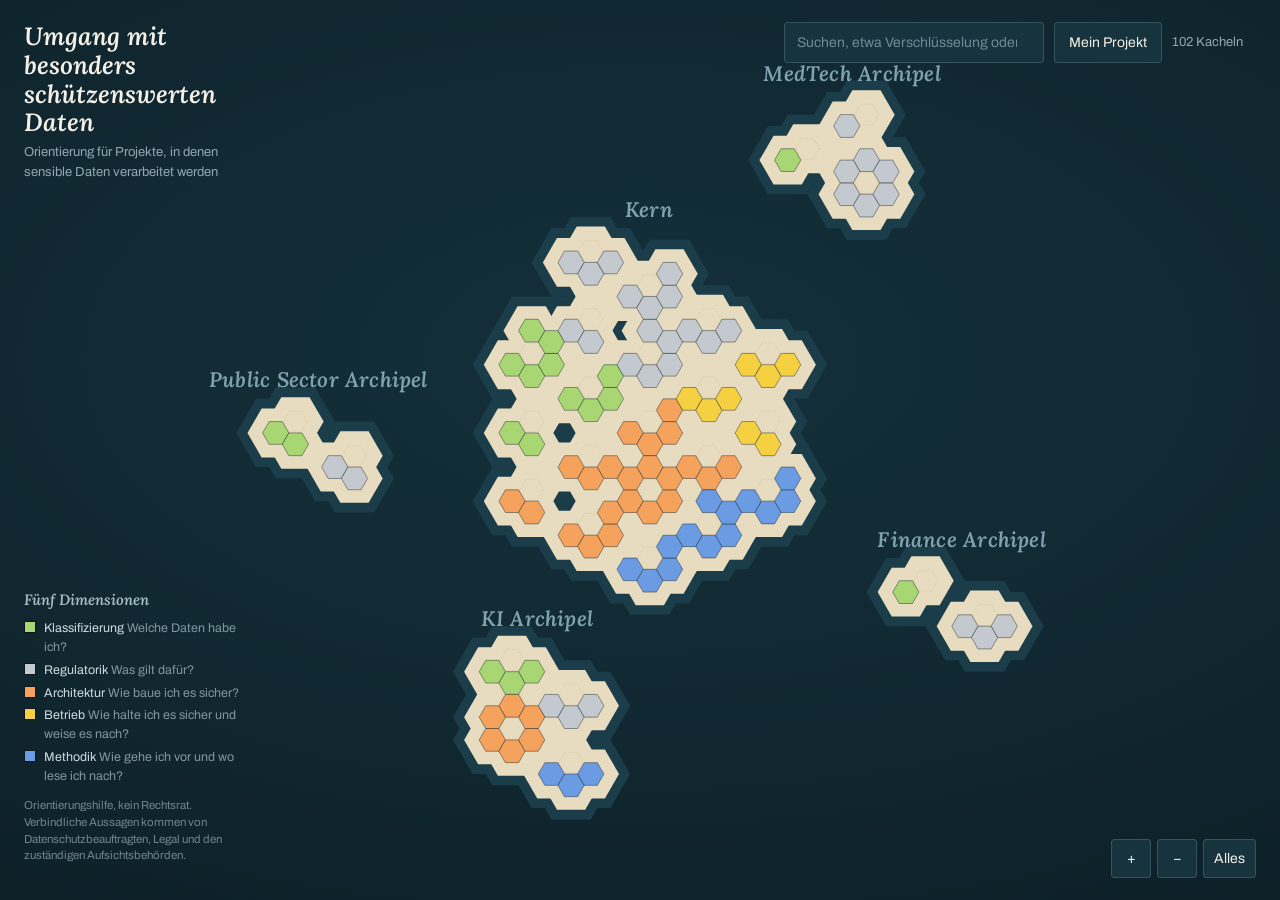
==== commit e4f28a4b: "Vier Korrekturen an der Bedienung der Karte Verschieben geht jetzt von jeder Stelle aus, auch von ei" ====
--- a/standalone.html
+++ b/standalone.html
@@ -7,7 +7,7 @@
 <meta name="description" content="Hexagonale Landkarte zur Orientierung in Projekten, in denen besonders schützenswerte Daten verarbeitet werden.">
 <link rel="preconnect" href="https://fonts.googleapis.com">
 <link rel="preconnect" href="https://fonts.gstatic.com" crossorigin>
-<link href="https://fonts.googleapis.com/css2?family=Fraunces:ital,opsz,wght@1,9..144,400;1,9..144,600&family=Archivo:wght@400;500;600&display=swap" rel="stylesheet">
+<link href="https://fonts.googleapis.com/css2?family=Lora:ital,wght@0,400;0,600;1,400;1,600&family=Archivo:wght@400;500;600&display=swap" rel="stylesheet">
 <style>
 :root {
   --ocean: #10262f;
@@ -19,6 +19,12 @@
   --paper: #f4f0e6;
   --paper-edge: #d9d0bb;
   --muted: #6d7f86;
+
+  /* Eine klassische Textserife, nicht eine Display-Schrift: die Bereichs- und Inselnamen
+     stehen klein und müssen über Sand und Kacheln hinweg lesbar bleiben. Wer die Schrift
+     tauschen will, ändert nur diese Zeile und den Link in index.html. */
+  --font-map: Lora, Georgia, "Times New Roman", serif;
+  --font-ui: Archivo, "Helvetica Neue", Arial, sans-serif;
 }
 
 * { box-sizing: border-box; }
@@ -28,7 +34,7 @@
   margin: 0;
   background: var(--ocean);
   color: var(--paper);
-  font-family: Archivo, "Helvetica Neue", Arial, sans-serif;
+  font-family: var(--font-ui);
   font-size: 15px;
   line-height: 1.5;
   overscroll-behavior: none;
@@ -51,14 +57,14 @@
   cursor: grab;
   touch-action: none;
 }
-#map.dragging { cursor: grabbing; }
+#map.dragging, #map.dragging .tile { cursor: grabbing; }
 
 #loading {
   position: absolute;
   inset: 0;
   display: grid;
   place-content: center;
-  font-family: Fraunces, Georgia, serif;
+  font-family: var(--font-map);
   font-style: italic;
   font-size: 20px;
   color: #8fa9b2;
@@ -78,14 +84,15 @@
 .tile:hover .hex { stroke-width: 3.5; }
 
 .tile-label {
-  font-size: 9.5px;
+  font-family: var(--font-ui);
+  font-size: 10.2px;
   font-weight: 500;
   fill: var(--ink);
   text-anchor: middle;
   pointer-events: none;
   transition: opacity .18s ease;
 }
-.tile-label.tight { font-size: 8.2px; }
+.tile-label.tight { font-size: 8.8px; }
 
 .area-ring {
   fill: none;
@@ -95,17 +102,24 @@
 }
 
 .area-label {
-  font-family: Fraunces, Georgia, serif;
-  font-style: italic;
+  font-family: var(--font-map);
   font-size: var(--area-font, 13px);
-  fill: #6b5f45;
+  font-weight: 600;
+  fill: #5b503a;
   text-anchor: middle;
   pointer-events: none;
-  transition: font-size .18s ease, fill .18s ease;
+  transition: font-size .18s ease, fill .18s ease, opacity .18s ease;
+  /* Die Bereichstexte liegen über den Kacheln, damit sie in der Übersicht lesbar sind.
+     Die Kontur in Sandfarbe trennt sie von der Kachelfarbe darunter. Sie skaliert mit
+     der Schrift, deshalb em und nicht px. */
+  paint-order: stroke fill;
+  stroke: rgba(244, 240, 230, .9);
+  stroke-width: .3em;
+  stroke-linejoin: round;
 }
 
 .island-label {
-  font-family: Fraunces, Georgia, serif;
+  font-family: var(--font-map);
   font-style: italic;
   font-weight: 600;
   font-size: var(--island-font, 30px);
@@ -115,9 +129,13 @@
   pointer-events: none;
 }
 
-/* Übersichtsmodus: Kacheltitel weichen den Bereichsnamen */
+/* Drei Zoomstufen. Übersicht: die Kacheltitel weichen den Bereichsnamen. Ganz
+   herausgezoomt weichen auch die Bereichsnamen, weil sie dort breiter wären als der
+   Abstand zweier Bereiche und sich gegenseitig überschreiben würden. Dann trägt nur
+   noch der Inselname. Siehe AREA_LABELS_ABOVE in app.js. */
 body.overview .tile-label { opacity: 0; }
-body.overview .area-label { fill: #4d4534; }
+body.overview .area-label { fill: #3f3728; }
+body.world .area-label { opacity: 0; }
 
 .faded { opacity: .13; transition: opacity .18s ease; }
 .tile .hex, .tile .tile-label { transition: opacity .18s ease; }
@@ -136,7 +154,7 @@
   pointer-events: none;
 }
 #titleblock h1 {
-  font-family: Fraunces, Georgia, serif;
+  font-family: var(--font-map);
   font-style: italic;
   font-weight: 600;
   font-size: 25px;
@@ -205,7 +223,7 @@
 }
 #project[hidden] { display: none; }
 #project h2 {
-  font-family: Fraunces, Georgia, serif;
+  font-family: var(--font-map);
   font-style: italic;
   font-weight: 600;
   font-size: 19px;
@@ -230,20 +248,27 @@
   font-size: 12.5px;
   cursor: pointer;
 }
-.chip:hover { border-color: #a9a08b; }
+/* Diese Regeln müssen die Spezifität von '#project .project-actions button' nicht
+   schlagen, weil jene sich nur noch an die Knöpfe unter den Fragen richtet. Die
+   Hover-Regel muss aber 'button:hover' schlagen, sonst wird der Chip im hellen
+   Feld dunkelblau. */
+.chip:hover { background: #eee9db; border-color: #a9a08b; }
 .chip[aria-pressed="true"] {
   background: var(--ink);
   border-color: var(--ink);
   color: var(--paper);
-}
+  font-weight: 500;
+}
+.chip[aria-pressed="true"]:hover { background: #24312b; border-color: #24312b; }
+.chip[aria-pressed="true"]::before { content: "\2713\00a0"; }
 
 .project-actions { display: flex; gap: 8px; margin-top: 4px; }
-#project button {
+#project .project-actions button {
   border-color: var(--paper-edge);
   background: #fbf9f3;
   color: var(--ink);
 }
-#project button:hover { background: #eee9db; }
+#project .project-actions button:hover { background: #eee9db; }
 #export-status { margin: 10px 0 0; min-height: 1.2em; }
 
 #legend {
@@ -252,7 +277,7 @@
   max-width: 25ch;
 }
 #legend h2 {
-  font-family: Fraunces, Georgia, serif;
+  font-family: var(--font-map);
   font-style: italic;
   font-weight: 600;
   font-size: 15px;
@@ -339,7 +364,7 @@
   font-weight: 500;
 }
 #detail h2 {
-  font-family: Fraunces, Georgia, serif;
+  font-family: var(--font-map);
   font-style: italic;
   font-weight: 600;
   font-size: 27px;
@@ -387,6 +412,7 @@
       <g id="layer-coast"></g>
       <g id="layer-areas"></g>
       <g id="layer-tiles"></g>
+      <g id="layer-area-labels"></g>
       <g id="layer-islands"></g>
     </g>
   </svg>
@@ -455,11 +481,19 @@
                                // Kacheln. Wächst er auf Ring 2, ist dessen Zelle die Ring-1-
                                // Zelle des Nachbarn und die Kacheln überlappen.
                                // check-landkarte.py prüft das.
+const AREA_LABELS_ABOVE = 0.5; // ab hier passen die Bereichsnamen nebeneinander.
+                               // Abgeleitet: zwei Bereichs-Mittelpunkte liegen 239
+                               // Nutzereinheiten auseinander, die längste Zeile nach dem
+                               // Umbruch hat 15 Zeichen und ist bei 15px Bildschirmschrift
+                               // rund 117px breit. 117 / 239 ist 0.49. Darunter würden sich
+                               // die Bereichsnamen überlappen, dort stehen nur Inselnamen.
 const OVERVIEW_BELOW = 0.9;    // unterhalb dieser Skalierung nur Bereichsnamen.
                                // Abgeleitet, nicht geschätzt: die Kacheltitel stehen mit 9.5px
                                // in Nutzereinheiten, auf dem Schirm also 9.5 * scale. Bei 0.62
                                // wären das 5.9px, und 13 Zeichen Zeile bräuchten 69px in einem
                                // 57px breiten Sechseck. Ab 0.9 passt der Text und ist lesbar.
+
+const DRAG_SLOP = 4;           // Bildschirmpixel, ab denen aus einem Klick ein Ziehen wird
 
 const DIRS = [[1,0],[1,-1],[0,-1],[-1,0],[-1,1],[0,1]];
 
@@ -470,7 +504,8 @@
   bounds: null,
   query: '',
   filters: { branche: null, daten: new Set(), pb: false, cloud: false, ki: false, drittland: false },
-  lastFocus: null
+  lastFocus: null,
+  dragged: false     // wurde der letzte Zeigerzug zum Verschieben benutzt
 };
 
 /* ---------- Hexgeometrie (flat top, axiale Koordinaten) ---------- */
@@ -601,7 +636,7 @@
       ts.textContent = ln;
       text.appendChild(ts);
     });
-    g('layer-areas').appendChild(text);
+    g('layer-area-labels').appendChild(text);
   }
 
   // Kacheln
@@ -632,7 +667,7 @@
         .join(' ').toLowerCase()
     };
     state.tiles.push(entry);
-    grp.addEventListener('click', () => openDetail(entry));
+    grp.addEventListener('click', () => { if (!state.dragged) openDetail(entry); });
     grp.addEventListener('keydown', e => {
       if (e.key === 'Enter' || e.key === ' ') { e.preventDefault(); openDetail(entry); }
     });
@@ -712,9 +747,9 @@
     };
 
     if (f.type === 'toggle') {
-      mk('ja', on => {
+      mk('ja', (on, b) => {
         state.filters[f.id] = on;
-        opts.querySelector('button').setAttribute('aria-pressed', String(on));
+        b.setAttribute('aria-pressed', String(on));
       });
     } else if (f.type === 'single') {
       const buttons = f.options.map(o => mk(o.label, (on, b) => {
@@ -880,9 +915,13 @@
 function applyTransform() {
   document.getElementById('viewport')
     .setAttribute('transform', `translate(${state.tx} ${state.ty}) scale(${state.scale})`);
+  // Drei Stufen: ganz draußen nur Inselnamen, dann die Bereichsnamen, dann die Kacheltitel.
   const overview = state.scale < OVERVIEW_BELOW;
+  const world = state.scale < AREA_LABELS_ABOVE;
   document.body.classList.toggle('overview', overview);
+  document.body.classList.toggle('world', world);
   const root = document.documentElement.style;
+  // In der Übersicht behalten die Namen eine feste Bildschirmgröße, deshalb durch scale.
   root.setProperty('--area-font', overview ? (15 / state.scale).toFixed(1) + 'px' : '13px');
   root.setProperty('--island-font', overview ? (21 / state.scale).toFixed(1) + 'px' : '30px');
 }
@@ -913,24 +952,31 @@
 
 function wireInteraction() {
   const svg = document.getElementById('map');
-  let dragging = false, moved = false, lastX = 0, lastY = 0;
-
+  let dragging = false, moved = false, lastX = 0, lastY = 0, startX = 0, startY = 0;
+
+  // Verschieben geht von jeder Stelle aus, auch von einer Kachel. Als Ziehen gilt es
+  // erst ab DRAG_SLOP, und erst dann wird der Zeiger übernommen. Darunter bleibt es ein
+  // Klick und verhält sich unverändert, damit ein leichtes Zittern die Kachel noch öffnet.
   svg.addEventListener('pointerdown', e => {
-    if (e.target.closest('.tile')) return;
     dragging = true; moved = false;
-    lastX = e.clientX; lastY = e.clientY;
-    svg.classList.add('dragging');
-    svg.setPointerCapture(e.pointerId);
+    state.dragged = false;
+    startX = lastX = e.clientX; startY = lastY = e.clientY;
   });
   svg.addEventListener('pointermove', e => {
     if (!dragging) return;
-    state.tx += e.clientX - lastX;
-    state.ty += e.clientY - lastY;
+    const dx = e.clientX - lastX, dy = e.clientY - lastY;
+    if (!moved) {
+      if (Math.hypot(e.clientX - startX, e.clientY - startY) <= DRAG_SLOP) return;
+      moved = true;
+      svg.classList.add('dragging');
+      svg.setPointerCapture(e.pointerId);
+    }
+    state.tx += dx; state.ty += dy;
     lastX = e.clientX; lastY = e.clientY;
-    moved = true;
     applyTransform();
   });
-  const stop = () => { dragging = false; svg.classList.remove('dragging'); };
+  // dragged wird hier gesetzt, weil click erst nach pointerup kommt
+  const stop = () => { dragging = false; state.dragged = moved; svg.classList.remove('dragging'); };
   svg.addEventListener('pointerup', stop);
   svg.addEventListener('pointercancel', stop);
 
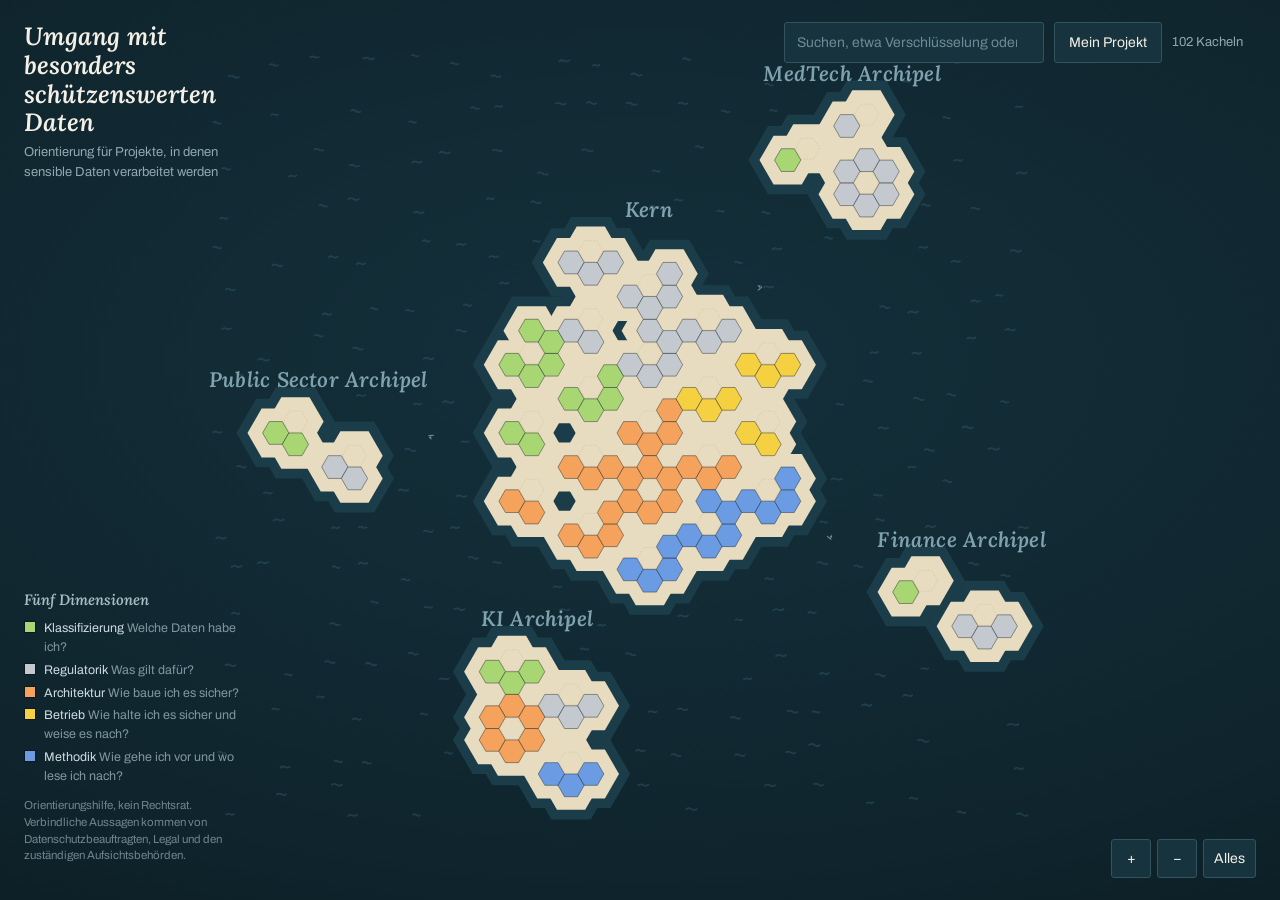
==== commit 4779c2ce: "Belebtes Wasser: Wellen und Schiffe Neue Ebene layer-sea als unterste im viewport. Sie liegt unter d" ====
--- a/standalone.html
+++ b/standalone.html
@@ -19,6 +19,8 @@
   --paper: #f4f0e6;
   --paper-edge: #d9d0bb;
   --muted: #6d7f86;
+  --wave: #35657a;
+  --ship: #93aeb8;
 
   /* Eine klassische Textserife, nicht eine Display-Schrift: die Bereichs- und Inselnamen
      stehen klein und müssen über Sand und Kacheln hinweg lesbar bleiben. Wer die Schrift
@@ -75,6 +77,38 @@
 
 .shallow { fill: var(--shallow); }
 .coast { fill: var(--coast); }
+
+/* ---------- Belebtes Wasser ---------- */
+
+/* Alles hier liegt unter der Küste und darf nie ein Ziel für Klick oder Ziehen sein. */
+#layer-sea { pointer-events: none; }
+
+/* Die Kurse tragen nur die Bewegung der Schiffe. Sie bleiben unsichtbar, weil eine
+   sichtbare Linie zwischen zwei Inseln als modellierte Beziehung gelesen würde, und
+   Beziehungen sind auf dieser Karte bewusst nicht modelliert. */
+.sea-route { fill: none; stroke: none; }
+
+.wave {
+  fill: none;
+  stroke: var(--wave);
+  stroke-width: 1.8;
+  stroke-linecap: round;
+  /* Konstante Strichstärke am Schirm, sonst verschwinden die Striche beim Herauszoomen,
+     also genau dann, wenn am meisten Wasser zu sehen ist. */
+  vector-effect: non-scaling-stroke;
+  opacity: .38;
+  animation: swell 9s ease-in-out infinite;
+}
+
+@keyframes swell {
+  0%, 100% { opacity: .26; }
+  50%      { opacity: .56; }
+}
+
+.ship {
+  fill: var(--ship);
+  opacity: .72;
+}
 
 .hex { stroke: var(--ink); stroke-width: 1.5; }
 
@@ -338,6 +372,9 @@
 @keyframes rise { from { transform: translateY(8px); opacity: 0; } }
 @media (prefers-reduced-motion: reduce) {
   #detail { animation: none; }
+  /* Wellen und Schiffe bleiben sichtbar, sie bewegen sich nur nicht. Die Schiffe
+     werden dafür in buildSea ohne animateMotion gebaut, SMIL hört nicht auf CSS. */
+  .wave { animation: none; }
   * { transition: none !important; }
 }
 
@@ -408,6 +445,7 @@
 <main id="stage">
   <svg id="map" aria-label="Landkarte der Themen zum Umgang mit besonders schützenswerten Daten">
     <g id="viewport">
+      <g id="layer-sea"></g>
       <g id="layer-shallow"></g>
       <g id="layer-coast"></g>
       <g id="layer-areas"></g>
@@ -495,6 +533,15 @@
 
 const DRAG_SLOP = 4;           // Bildschirmpixel, ab denen aus einem Klick ein Ziehen wird
 
+/* Belebtes Wasser. Alles davon liegt in layer-sea, also unter der Küste, und ist
+   pointer-events: none. Die Streuung ist gesät und nicht echt zufällig, damit die Karte
+   bei jedem Laden gleich aussieht und standalone.html reproduzierbar bleibt. */
+const SEA_SEED = 20260908;
+const WAVE_STEP = 160;         // Rasterweite der Wellenstriche in Nutzereinheiten
+const WAVE_KEEP = 0.88;        // ausdünnen, sonst wird das Wasser zu dicht
+const SEA_MARGIN = 3.3;        // Abstand zur Küste in Hexradien, Flachwasser reicht bis 3.0
+const SHIP_SPEED = 6;          // Nutzereinheiten je Sekunde, daraus folgt die Fahrtdauer
+
 const DIRS = [[1,0],[1,-1],[0,-1],[-1,0],[-1,1],[0,1]];
 
 const state = {
@@ -514,6 +561,27 @@
   x: 1.5 * R * q,
   y: Math.sqrt(3) * R * (r + q / 2)
 });
+
+// Umkehrung von center(): zu welcher Zelle gehört ein Punkt
+function cellAt(x, y) {
+  const q = x / (1.5 * R), r = y / (Math.sqrt(3) * R) - q / 2;
+  let rq = Math.round(q), rr = Math.round(r), rs = Math.round(-q - r);
+  const dq = Math.abs(rq - q), dr = Math.abs(rr - r), ds = Math.abs(rs - (-q - r));
+  if (dq > dr && dq > ds) rq = -rr - rs;
+  else if (dr > ds) rr = -rq - rs;
+  return [rq, rr];
+}
+
+// Liegt der Punkt in dem um factor vergrößerten Sechseck der Zelle?
+function inHex(px, py, q, r, factor) {
+  const c = center(q, r), inr = R * factor * Math.cos(Math.PI / 6);
+  const dx = px - c.x, dy = py - c.y;
+  for (let k = 0; k < 3; k++) {
+    const a = Math.PI / 6 + Math.PI / 3 * k;
+    if (Math.abs(dx * Math.cos(a) + dy * Math.sin(a)) > inr) return false;
+  }
+  return true;
+}
 
 function hexPath(q, r, factor = 1) {
   const c = center(q, r), rad = R * factor;
@@ -693,11 +761,150 @@
     y0: Math.min(...pts.map(p => p.y)) - pad, y1: Math.max(...pts.map(p => p.y)) + pad
   };
 
+  buildSea(cellsByIsland);
   buildLegend();
   buildProjectPanel();
   fit();
   applyHighlight();
   document.getElementById('loading').hidden = true;
+}
+
+/* ---------- Belebtes Wasser ---------- */
+
+// Kleiner gesäter Zufallsgenerator (mulberry32), damit die Karte reproduzierbar bleibt
+function seeded(seed) {
+  return function () {
+    seed = seed + 0x6D2B79F5 | 0;
+    let t = Math.imul(seed ^ seed >>> 15, 1 | seed);
+    t = t + Math.imul(t ^ t >>> 7, 61 | t) ^ t;
+    return ((t ^ t >>> 14) >>> 0) / 4294967296;
+  };
+}
+
+function buildSea(cellsByIsland) {
+  const layer = document.getElementById('layer-sea');
+  const el = (name, attrs = {}) => {
+    const n = document.createElementNS(SVG_NS, name);
+    for (const [k, v] of Object.entries(attrs)) n.setAttribute(k, v);
+    return n;
+  };
+  const rnd = seeded(SEA_SEED);
+  const still = window.matchMedia
+    && window.matchMedia('(prefers-reduced-motion: reduce)').matches;
+
+  // Belegte Zellen einmal in eine Menge, die Wasserprüfung fragt sie oft
+  const occupied = new Set();
+  for (const cells of Object.values(cellsByIsland)) {
+    for (const [q, r] of cells) occupied.add(q + ',' + r);
+  }
+  // Ein Punkt ist Wasser, wenn kein vergrößertes Sechseck einer belegten Zelle ihn deckt.
+  // Es reichen die Zellen im Umkreis von zwei, weiter reicht SEA_MARGIN nicht.
+  const isWater = (x, y) => {
+    const [hq, hr] = cellAt(x, y);
+    for (const [q, r] of [[hq, hr], ...ring(hq, hr, 1), ...ring(hq, hr, 2)]) {
+      if (occupied.has(q + ',' + r) && inHex(x, y, q, r, SEA_MARGIN)) return false;
+    }
+    return true;
+  };
+
+  // Wellenstriche auf einem gejitterten Raster über das offene Wasser
+  const b = state.bounds;
+  let waves = 0;
+  for (let y = b.y0; y < b.y1; y += WAVE_STEP) {
+    for (let x = b.x0; x < b.x1; x += WAVE_STEP) {
+      const px = x + (rnd() - 0.5) * WAVE_STEP * 0.7;
+      const py = y + (rnd() - 0.5) * WAVE_STEP * 0.7;
+      const keep = rnd() < WAVE_KEEP;
+      const scale = 0.75 + rnd() * 0.5;
+      const tilt = (rnd() - 0.5) * 16;
+      const delay = rnd() * 9;
+      if (!keep || !isWater(px, py)) continue;
+      const w = el('path', {
+        class: 'wave',
+        d: 'M-15 0q7.5 -5 15 0q7.5 5 15 0',
+        transform: `translate(${px.toFixed(1)} ${py.toFixed(1)}) rotate(${tilt.toFixed(1)}) scale(${scale.toFixed(2)})`
+      });
+      if (!still) w.setAttribute('style', `animation-delay:-${delay.toFixed(1)}s`);
+      layer.appendChild(w);
+      waves++;
+    }
+  }
+
+  // Schiffskurse. Ein Kurs pro Archipel, vom Kern aus. Die Endpunkte werden aus der
+  // Inselmitte heraus verschoben, bis sie im Wasser liegen, dann ein leichter Bogen.
+  const mid = {};
+  for (const [iid, cells] of Object.entries(cellsByIsland)) {
+    const pts = cells.map(([q, r]) => center(q, r));
+    mid[iid] = {
+      x: pts.reduce((s, p) => s + p.x, 0) / pts.length,
+      y: pts.reduce((s, p) => s + p.y, 0) / pts.length
+    };
+  }
+  const pushOut = (from, to) => {
+    const dx = to.x - from.x, dy = to.y - from.y, L = Math.hypot(dx, dy);
+    for (let t = 0; t < L; t += R / 3) {
+      const p = { x: from.x + dx / L * t, y: from.y + dy / L * t };
+      if (isWater(p.x, p.y)) return p;
+    }
+    return null;
+  };
+  const clear = (a, c, e) => {
+    for (let k = 0; k <= 40; k++) {
+      const t = k / 40, u = 1 - t;
+      if (!isWater(u * u * a.x + 2 * u * t * c.x + t * t * e.x,
+                    u * u * a.y + 2 * u * t * c.y + t * t * e.y)) return false;
+    }
+    return true;
+  };
+
+  let ships = 0;
+  for (const iid of Object.keys(cellsByIsland)) {
+    if (iid === 'kern' || !mid.kern) continue;
+    const a = pushOut(mid.kern, mid[iid]), e = pushOut(mid[iid], mid.kern);
+    if (!a || !e) continue;
+    const L = Math.hypot(e.x - a.x, e.y - a.y);
+    const mx = (a.x + e.x) / 2, my = (a.y + e.y) / 2;
+    const nx = -(e.y - a.y) / L, ny = (e.x - a.x) / L;
+    // Bogen probieren, sonst gerade. Findet sich nichts Freies, fährt hier kein Schiff.
+    let c = null;
+    for (const f of [0.12, -0.12, 0.05, -0.05, 0]) {
+      const cand = { x: mx + nx * L * f, y: my + ny * L * f };
+      if (clear(a, cand, e)) { c = cand; break; }
+    }
+    if (!c) continue;
+
+    const id = 'sea-route-' + iid;
+    layer.appendChild(el('path', {
+      id, class: 'sea-route',
+      d: `M${a.x.toFixed(1)} ${a.y.toFixed(1)}Q${c.x.toFixed(1)} ${c.y.toFixed(1)} ${e.x.toFixed(1)} ${e.y.toFixed(1)}`
+    }));
+
+    const ship = el('g', { class: 'ship' });
+    ship.appendChild(el('path', { d: 'M-11 2L11 2L8 6L-8 6Z' }));     // Rumpf
+    ship.appendChild(el('path', { d: 'M0 2L0-11L9-2Z' }));            // Segel
+    if (still) {
+      // Ohne Bewegung liegt das Schiff auf der Kursmitte, t = 0.5 der Kurve
+      const px = 0.25 * a.x + 0.5 * c.x + 0.25 * e.x;
+      const py = 0.25 * a.y + 0.5 * c.y + 0.25 * e.y;
+      ship.setAttribute('transform', `translate(${px.toFixed(1)} ${py.toFixed(1)})`);
+    } else {
+      // Hin und zurück, damit kein Sprung am Kursende entsteht. Eine Geschwindigkeit
+      // für alle Schiffe, die Dauer folgt aus der Kurslänge.
+      const dur = (2 * L / SHIP_SPEED).toFixed(0);
+      const move = el('animateMotion', {
+        dur: dur + 's', repeatCount: 'indefinite', rotate: 'auto',
+        keyPoints: '0;1;0', keyTimes: '0;0.5;1', calcMode: 'linear',
+        begin: '-' + (rnd() * dur).toFixed(0) + 's'
+      });
+      const mpath = el('mpath', { href: '#' + id });
+      mpath.setAttributeNS('http://www.w3.org/1999/xlink', 'xlink:href', '#' + id);
+      move.appendChild(mpath);
+      ship.appendChild(move);
+    }
+    layer.appendChild(ship);
+    ships++;
+  }
+  return { waves, ships };
 }
 
 function buildLegend() {
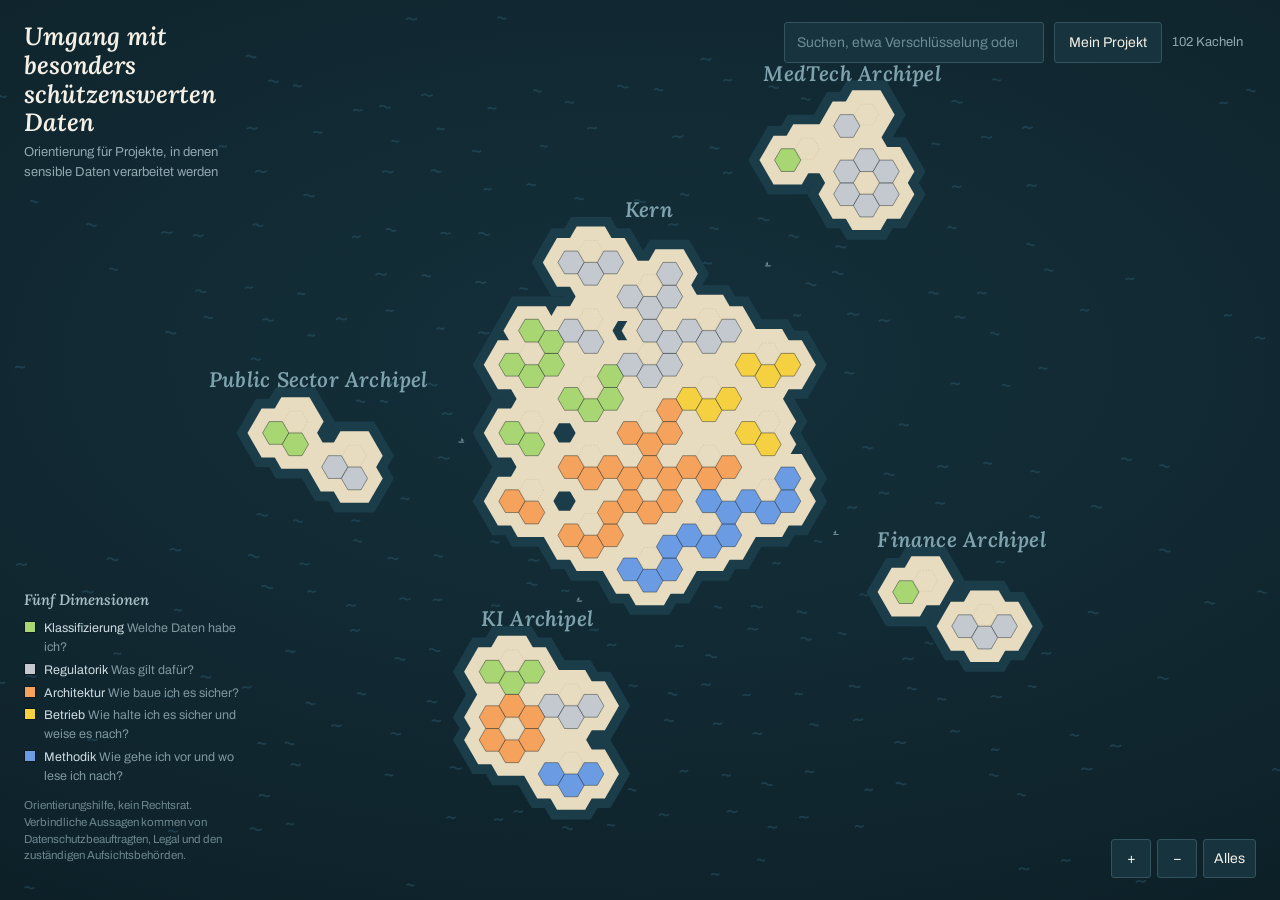
==== commit 91e52ffe: "Schiffe richtig herum, Meer bis an die Zoomgrenze Die Schiffe fuhren teils rueckwaerts, und auf west" ====
--- a/standalone.html
+++ b/standalone.html
@@ -105,10 +105,9 @@
   50%      { opacity: .56; }
 }
 
-.ship {
-  fill: var(--ship);
-  opacity: .72;
-}
+/* Die Deckkraft steht als Attribut am Element, damit das SMIL-Ein- und Ausblenden
+   sie überschreiben kann. Eine Regel hier würde gegen die Animation gewinnen. */
+.ship { fill: var(--ship); }
 
 .hex { stroke: var(--ink); stroke-width: 1.5; }
 
@@ -539,6 +538,14 @@
 const SEA_SEED = 20260908;
 const WAVE_STEP = 160;         // Rasterweite der Wellenstriche in Nutzereinheiten
 const WAVE_KEEP = 0.88;        // ausdünnen, sonst wird das Wasser zu dicht
+const WAVE_KEEP_OUTER = 0.22;  // draußen dünner, dort schaut man selten hin
+/* Das Wellenfeld muss größer sein als die Karte. Bei fit bestimmt die Höhe die
+   Skalierung, waagerecht sieht man deshalb immer über die Karte hinaus: auf
+   3440x1440 sind das 7047 Nutzereinheiten Breite bei 2866 Kartenbreite. Die
+   Zuschläge decken jedes Fenster bis 3440 Breite ab, darüber kann am linken und
+   rechten Rand blanker Ozean auftauchen. */
+const SEA_PAD_X = 2300;
+const SEA_PAD_Y = 550;
 const SEA_MARGIN = 3.3;        // Abstand zur Küste in Hexradien, Flachwasser reicht bis 3.0
 const SHIP_SPEED = 6;          // Nutzereinheiten je Sekunde, daraus folgt die Fahrtdauer
 
@@ -548,7 +555,9 @@
   data: null,
   tiles: [],          // { id, tile, cell, el, hex, label, haystack }
   scale: 1, tx: 0, ty: 0,
+  minScale: 0.2,      // wird in fit() auf die Skalierung der Gesamtansicht gesetzt
   bounds: null,
+  sea: null,          // Wellenfeld, größer als bounds
   query: '',
   filters: { branche: null, daten: new Set(), pb: false, cloud: false, ki: false, drittland: false },
   lastFocus: null,
@@ -761,6 +770,11 @@
     y0: Math.min(...pts.map(p => p.y)) - pad, y1: Math.max(...pts.map(p => p.y)) + pad
   };
 
+  state.sea = {
+    x0: state.bounds.x0 - SEA_PAD_X, x1: state.bounds.x1 + SEA_PAD_X,
+    y0: state.bounds.y0 - SEA_PAD_Y, y1: state.bounds.y1 + SEA_PAD_Y
+  };
+
   buildSea(cellsByIsland);
   buildLegend();
   buildProjectPanel();
@@ -807,14 +821,16 @@
     return true;
   };
 
-  // Wellenstriche auf einem gejitterten Raster über das offene Wasser
-  const b = state.bounds;
+  // Wellenstriche auf einem gejitterten Raster über das offene Wasser. Das Feld reicht
+  // über die Karte hinaus, weil man bei der Gesamtansicht waagerecht darüber hinaussieht.
+  const b = state.bounds, f = state.sea;
+  const inner = (x, y) => x > b.x0 && x < b.x1 && y > b.y0 && y < b.y1;
   let waves = 0;
-  for (let y = b.y0; y < b.y1; y += WAVE_STEP) {
-    for (let x = b.x0; x < b.x1; x += WAVE_STEP) {
+  for (let y = f.y0; y < f.y1; y += WAVE_STEP) {
+    for (let x = f.x0; x < f.x1; x += WAVE_STEP) {
       const px = x + (rnd() - 0.5) * WAVE_STEP * 0.7;
       const py = y + (rnd() - 0.5) * WAVE_STEP * 0.7;
-      const keep = rnd() < WAVE_KEEP;
+      const keep = rnd() < (inner(px, py) ? WAVE_KEEP : WAVE_KEEP_OUTER);
       const scale = 0.75 + rnd() * 0.5;
       const tilt = (rnd() - 0.5) * 16;
       const delay = rnd() * 9;
@@ -857,10 +873,16 @@
     return true;
   };
 
-  let ships = 0;
+  let ships = 0, nr = 0;
   for (const iid of Object.keys(cellsByIsland)) {
     if (iid === 'kern' || !mid.kern) continue;
-    const a = pushOut(mid.kern, mid[iid]), e = pushOut(mid[iid], mid.kern);
+    // Fahrtrichtung gesät auslosen. An die Lage der Insel gekoppelt wäre sie es nicht:
+    // "jede zweite umgekehrt" traf hier genau die westlichen Inseln, dann fuhren alle
+    // vier nach Osten.
+    nr++;
+    const hin = rnd() < 0.5;
+    const von = hin ? mid.kern : mid[iid], nach = hin ? mid[iid] : mid.kern;
+    const a = pushOut(von, nach), e = pushOut(nach, von);
     if (!a || !e) continue;
     const L = Math.hypot(e.x - a.x, e.y - a.y);
     const mx = (a.x + e.x) / 2, my = (a.y + e.y) / 2;
@@ -879,27 +901,39 @@
       d: `M${a.x.toFixed(1)} ${a.y.toFixed(1)}Q${c.x.toFixed(1)} ${c.y.toFixed(1)} ${e.x.toFixed(1)} ${e.y.toFixed(1)}`
     }));
 
-    const ship = el('g', { class: 'ship' });
-    ship.appendChild(el('path', { d: 'M-11 2L11 2L8 6L-8 6Z' }));     // Rumpf
-    ship.appendChild(el('path', { d: 'M0 2L0-11L9-2Z' }));            // Segel
+    /* Das Schiff ist von der Seite gezeichnet und bleibt deshalb immer aufrecht.
+       Kein rotate="auto": dessen Winkel folgt der Pfadtangente, nicht der Fahrt.
+       Auf einem westlichen Kurs stünde der Mast nach unten, und auf einer Rückfahrt
+       führe das Schiff rückwärts. Die Richtung zeigt stattdessen die Spiegelung,
+       so wie Schiffe auf gezeichneten Karten gehalten werden. */
+    const ship = el('g', { class: 'ship', opacity: '0.72' });
+    const rumpf = el('g', e.x < a.x ? { transform: 'scale(-1 1)' } : {});
+    rumpf.appendChild(el('path', { d: 'M-11 2L11 2L8 6L-8 6Z' }));    // Rumpf
+    rumpf.appendChild(el('path', { d: 'M0 2L0-11L9-2Z' }));           // Segel
+    ship.appendChild(rumpf);
+
     if (still) {
       // Ohne Bewegung liegt das Schiff auf der Kursmitte, t = 0.5 der Kurve
       const px = 0.25 * a.x + 0.5 * c.x + 0.25 * e.x;
       const py = 0.25 * a.y + 0.5 * c.y + 0.25 * e.y;
       ship.setAttribute('transform', `translate(${px.toFixed(1)} ${py.toFixed(1)})`);
     } else {
-      // Hin und zurück, damit kein Sprung am Kursende entsteht. Eine Geschwindigkeit
-      // für alle Schiffe, die Dauer folgt aus der Kurslänge.
-      const dur = (2 * L / SHIP_SPEED).toFixed(0);
+      // Eine Geschwindigkeit für alle Schiffe, die Dauer folgt aus der Kurslänge.
+      const dur = (L / SHIP_SPEED).toFixed(0);
+      const begin = '-' + (rnd() * dur).toFixed(0) + 's';
       const move = el('animateMotion', {
-        dur: dur + 's', repeatCount: 'indefinite', rotate: 'auto',
-        keyPoints: '0;1;0', keyTimes: '0;0.5;1', calcMode: 'linear',
-        begin: '-' + (rnd() * dur).toFixed(0) + 's'
+        dur: dur + 's', repeatCount: 'indefinite', begin
       });
       const mpath = el('mpath', { href: '#' + id });
       mpath.setAttributeNS('http://www.w3.org/1999/xlink', 'xlink:href', '#' + id);
       move.appendChild(mpath);
       ship.appendChild(move);
+      // Am Kursende springt das Schiff zurück an den Anfang. Das Ein- und Ausblenden
+      // verdeckt den Sprung und läuft über dieselbe Zeitachse, ist also synchron.
+      ship.appendChild(el('animate', {
+        attributeName: 'opacity', dur: dur + 's', repeatCount: 'indefinite', begin,
+        values: '0;0.72;0.72;0', keyTimes: '0;0.08;0.92;1'
+      }));
     }
     layer.appendChild(ship);
     ships++;
@@ -1119,7 +1153,22 @@
 
 /* ---------- Pan und Zoom ---------- */
 
+// Der sichtbare Bereich bleibt im Wellenfeld, sonst schaut man auf blanken Ozean.
+// Ist das Fenster breiter als das Feld, wird auf dieser Achse zentriert.
+function clampPan() {
+  const svg = document.getElementById('map');
+  const w = svg.clientWidth, h = svg.clientHeight, f = state.sea, s = state.scale;
+  if (!f || !w || !h) return;
+  state.tx = w / s >= f.x1 - f.x0
+    ? (w - (f.x0 + f.x1) * s) / 2
+    : Math.min(-f.x0 * s, Math.max(w - f.x1 * s, state.tx));
+  state.ty = h / s >= f.y1 - f.y0
+    ? (h - (f.y0 + f.y1) * s) / 2
+    : Math.min(-f.y0 * s, Math.max(h - f.y1 * s, state.ty));
+}
+
 function applyTransform() {
+  clampPan();
   document.getElementById('viewport')
     .setAttribute('transform', `translate(${state.tx} ${state.ty}) scale(${state.scale})`);
   // Drei Stufen: ganz draußen nur Inselnamen, dann die Bereichsnamen, dann die Kacheltitel.
@@ -1143,13 +1192,15 @@
   // Nutzereinheiten, sonst schneidet er die Namen der Randinseln ab.
   const mx = Math.min(130, w / 6), my = Math.min(70, h / 8);
   state.scale = Math.min((w - 2 * mx) / (b.x1 - b.x0), (h - 2 * my) / (b.y1 - b.y0));
+  // Weiter heraus als die Gesamtansicht gibt es nichts zu sehen, deshalb ist das die Grenze.
+  state.minScale = state.scale;
   state.tx = (w - (b.x1 + b.x0) * state.scale) / 2;
   state.ty = (h - (b.y1 + b.y0) * state.scale) / 2;
   applyTransform();
 }
 
 function zoomAt(factor, cx, cy) {
-  const next = Math.min(2.6, Math.max(0.1, state.scale * factor));
+  const next = Math.min(2.6, Math.max(state.minScale, state.scale * factor));
   const k = next / state.scale;
   state.tx = cx - (cx - state.tx) * k;
   state.ty = cy - (cy - state.ty) * k;
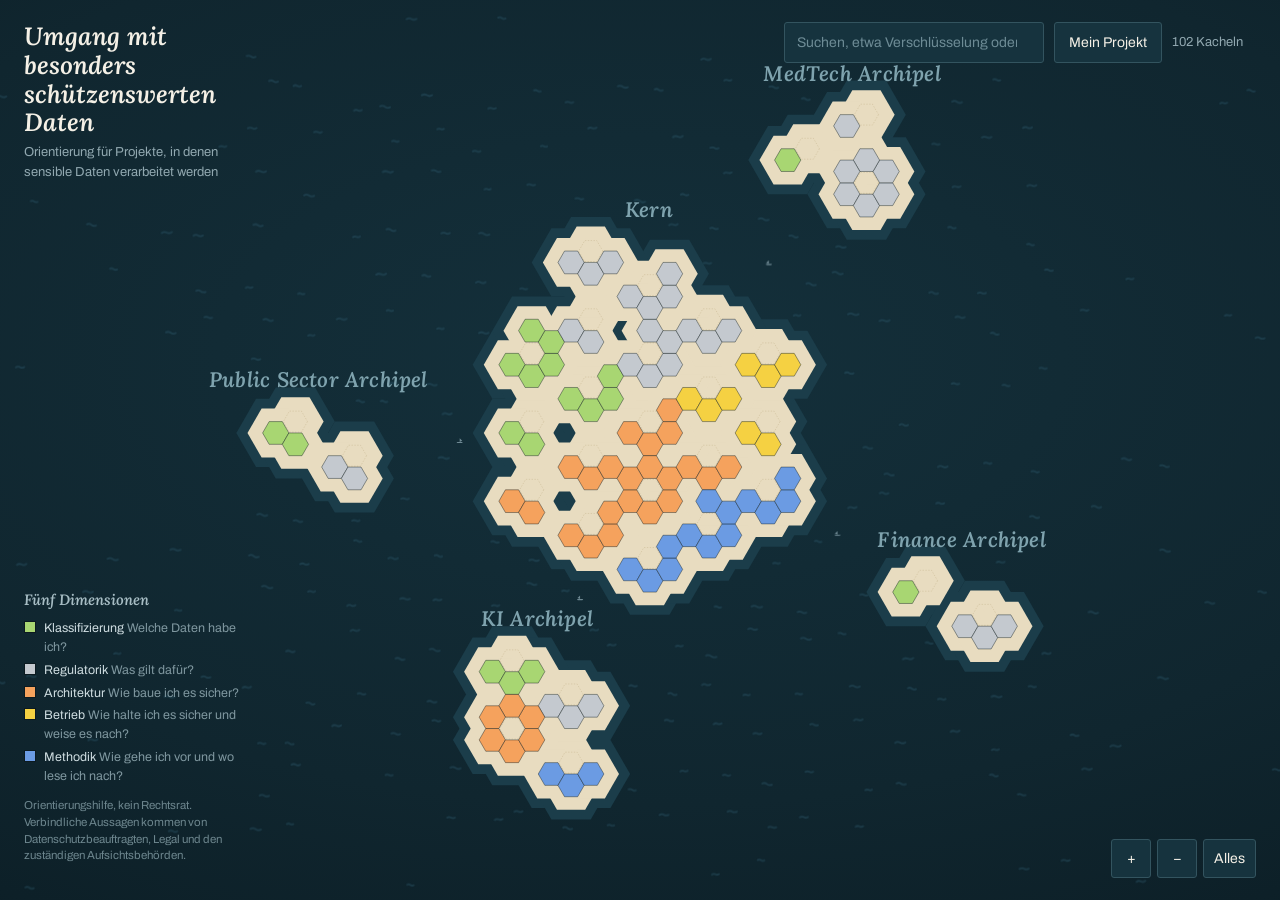
==== commit 773929a4: "Ruckeln beim Zoomen mit dem Trackpad beheben Fuenf Ursachen, drei davon aus den letzten beiden Commi" ====
--- a/standalone.html
+++ b/standalone.html
@@ -88,6 +88,14 @@
    Beziehungen sind auf dieser Karte bewusst nicht modelliert. */
 .sea-route { fill: none; stroke: none; }
 
+/* Die Animation sitzt an der Gruppe, nicht am einzelnen Strich. Sonst muss der Browser
+   je Bild gut 360 Deckkräfte neu berechnen, und der Zoom ruckelt. WAVE_BANDS und
+   WAVE_PERIOD in app.js verteilen die Phasen, die Dauer hier muss dazu passen. */
+.wave-band {
+  opacity: .38;
+  animation: swell 9s ease-in-out infinite;
+}
+
 .wave {
   fill: none;
   stroke: var(--wave);
@@ -96,8 +104,6 @@
   /* Konstante Strichstärke am Schirm, sonst verschwinden die Striche beim Herauszoomen,
      also genau dann, wenn am meisten Wasser zu sehen ist. */
   vector-effect: non-scaling-stroke;
-  opacity: .38;
-  animation: swell 9s ease-in-out infinite;
 }
 
 @keyframes swell {
@@ -141,7 +147,11 @@
   fill: #5b503a;
   text-anchor: middle;
   pointer-events: none;
-  transition: font-size .18s ease, fill .18s ease, opacity .18s ease;
+  /* Kein Übergang auf font-size. Die Größe ist eine Funktion der Skalierung und wird
+     beim Zoomen bei jedem Rad-Ereignis neu gesetzt. Ein Übergang startet dann jedes Mal
+     eine neue Interpolation, die Beschriftung hängt sichtbar hinter dem Zoom her, und
+     der Text muss dabei je Bild neu umbrochen werden. */
+  transition: fill .18s ease, opacity .18s ease;
   /* Die Bereichstexte liegen über den Kacheln, damit sie in der Übersicht lesbar sind.
      Die Kontur in Sandfarbe trennt sie von der Kachelfarbe darunter. Sie skaliert mit
      der Schrift, deshalb em und nicht px. */
@@ -373,7 +383,7 @@
   #detail { animation: none; }
   /* Wellen und Schiffe bleiben sichtbar, sie bewegen sich nur nicht. Die Schiffe
      werden dafür in buildSea ohne animateMotion gebaut, SMIL hört nicht auf CSS. */
-  .wave { animation: none; }
+  .wave-band { animation: none; }
   * { transition: none !important; }
 }
 
@@ -531,6 +541,8 @@
                                // 57px breiten Sechseck. Ab 0.9 passt der Text und ist lesbar.
 
 const DRAG_SLOP = 4;           // Bildschirmpixel, ab denen aus einem Klick ein Ziehen wird
+const WHEEL_LINE = 16;         // Pixel je Zeile, wenn das Gerät deltaMode 1 meldet
+const WHEEL_MAX = 120;         // Betrag je Rad-Ereignis, begrenzt schnelle Wischbewegungen
 
 /* Belebtes Wasser. Alles davon liegt in layer-sea, also unter der Küste, und ist
    pointer-events: none. Die Streuung ist gesät und nicht echt zufällig, damit die Karte
@@ -539,6 +551,13 @@
 const WAVE_STEP = 160;         // Rasterweite der Wellenstriche in Nutzereinheiten
 const WAVE_KEEP = 0.88;        // ausdünnen, sonst wird das Wasser zu dicht
 const WAVE_KEEP_OUTER = 0.22;  // draußen dünner, dort schaut man selten hin
+/* Die Wellen hängen in wenigen Gruppen, die je als Ganzes pulsieren, statt dass jeder
+   Strich seine eigene Animation trägt. Bei gut 360 Strichen wäre das ein Neuberechnen
+   von 360 Deckkräften je Bild, und der Zoom ruckelt davon. Die Zuordnung ist gelost,
+   nicht räumlich, deshalb liegen Nachbarn in verschiedenen Phasen und man sieht die
+   Gruppen nicht. */
+const WAVE_BANDS = 8;
+const WAVE_PERIOD = 9;         // Sekunden, muss zur Keyframe swell in style.css passen
 /* Das Wellenfeld muss größer sein als die Karte. Bei fit bestimmt die Höhe die
    Skalierung, waagerecht sieht man deshalb immer über die Karte hinaus: auf
    3440x1440 sind das 7047 Nutzereinheiten Breite bei 2866 Kartenbreite. Die
@@ -550,6 +569,20 @@
 const SHIP_SPEED = 6;          // Nutzereinheiten je Sekunde, daraus folgt die Fahrtdauer
 
 const DIRS = [[1,0],[1,-1],[0,-1],[-1,0],[-1,1],[0,1]];
+
+/* Fenstermaße gepuffert. clampPan und der Zoom brauchen sie bei jedem Rad-Ereignis;
+   ein Lesen von clientWidth erzwingt dort ein Layout, direkt gefolgt von einem Schreiben
+   der Transformation. Das ist Layout-Thrashing und der Zoom ruckelt davon. */
+const view = { w: 0, h: 0, left: 0, top: 0 };
+
+function measure() {
+  const svg = document.getElementById('map');
+  const r = svg.getBoundingClientRect ? svg.getBoundingClientRect() : { left: 0, top: 0 };
+  view.w = svg.clientWidth;
+  view.h = svg.clientHeight;
+  view.left = r.left;
+  view.top = r.top;
+}
 
 const state = {
   data: null,
@@ -821,6 +854,14 @@
     return true;
   };
 
+  const bands = [];
+  for (let i = 0; i < WAVE_BANDS; i++) {
+    const g = el('g', { class: 'wave-band' });
+    if (!still) g.setAttribute('style', `animation-delay:-${(i * WAVE_PERIOD / WAVE_BANDS).toFixed(2)}s`);
+    layer.appendChild(g);
+    bands.push(g);
+  }
+
   // Wellenstriche auf einem gejitterten Raster über das offene Wasser. Das Feld reicht
   // über die Karte hinaus, weil man bei der Gesamtansicht waagerecht darüber hinaussieht.
   const b = state.bounds, f = state.sea;
@@ -833,15 +874,13 @@
       const keep = rnd() < (inner(px, py) ? WAVE_KEEP : WAVE_KEEP_OUTER);
       const scale = 0.75 + rnd() * 0.5;
       const tilt = (rnd() - 0.5) * 16;
-      const delay = rnd() * 9;
+      const band = Math.floor(rnd() * WAVE_BANDS);
       if (!keep || !isWater(px, py)) continue;
-      const w = el('path', {
+      bands[band].appendChild(el('path', {
         class: 'wave',
         d: 'M-15 0q7.5 -5 15 0q7.5 5 15 0',
         transform: `translate(${px.toFixed(1)} ${py.toFixed(1)}) rotate(${tilt.toFixed(1)}) scale(${scale.toFixed(2)})`
-      });
-      if (!still) w.setAttribute('style', `animation-delay:-${delay.toFixed(1)}s`);
-      layer.appendChild(w);
+      }));
       waves++;
     }
   }
@@ -1156,8 +1195,7 @@
 // Der sichtbare Bereich bleibt im Wellenfeld, sonst schaut man auf blanken Ozean.
 // Ist das Fenster breiter als das Feld, wird auf dieser Achse zentriert.
 function clampPan() {
-  const svg = document.getElementById('map');
-  const w = svg.clientWidth, h = svg.clientHeight, f = state.sea, s = state.scale;
+  const w = view.w, h = view.h, f = state.sea, s = state.scale;
   if (!f || !w || !h) return;
   state.tx = w / s >= f.x1 - f.x0
     ? (w - (f.x0 + f.x1) * s) / 2
@@ -1166,6 +1204,8 @@
     ? (h - (f.y0 + f.y1) * s) / 2
     : Math.min(-f.y0 * s, Math.max(h - f.y1 * s, state.ty));
 }
+
+let lastAreaFont = '', lastIslandFont = '';
 
 function applyTransform() {
   clampPan();
@@ -1176,15 +1216,41 @@
   const world = state.scale < AREA_LABELS_ABOVE;
   document.body.classList.toggle('overview', overview);
   document.body.classList.toggle('world', world);
+  // In der Übersicht behalten die Namen eine feste Bildschirmgröße, deshalb durch scale.
+  // Nur schreiben, wenn sich der Wert ändert: beim Verschieben bleibt die Skalierung gleich,
+  // ein Schreiben würde dort die Stilberechnung aller Bereichstexte umsonst anstoßen.
   const root = document.documentElement.style;
-  // In der Übersicht behalten die Namen eine feste Bildschirmgröße, deshalb durch scale.
-  root.setProperty('--area-font', overview ? (15 / state.scale).toFixed(1) + 'px' : '13px');
-  root.setProperty('--island-font', overview ? (21 / state.scale).toFixed(1) + 'px' : '30px');
+  const areaFont = overview ? (15 / state.scale).toFixed(1) + 'px' : '13px';
+  const islandFont = overview ? (21 / state.scale).toFixed(1) + 'px' : '30px';
+  if (areaFont !== lastAreaFont) { root.setProperty('--area-font', lastAreaFont = areaFont); }
+  if (islandFont !== lastIslandFont) { root.setProperty('--island-font', lastIslandFont = islandFont); }
+}
+
+/* Ein Trackpad liefert mehr Rad-Ereignisse als es Bilder gibt. Ohne Bündelung wird die
+   Transformation mehrmals je Bild geschrieben und der ganze Baum unter #viewport, gut
+   1300 Elemente, jedes Mal neu gezeichnet. */
+let pending = false;
+
+// Spät nachgesehen, nicht beim Laden festgelegt: ohne requestAnimationFrame läuft es
+// unmittelbar, dann bleibt die Karte auch in einer Umgebung ohne Bildtakt bedienbar.
+function raf(fn) {
+  return typeof window !== 'undefined' && window.requestAnimationFrame
+    ? window.requestAnimationFrame(fn)
+    : (fn(), 0);
+}
+
+function scheduleTransform() {
+  if (pending) return;
+  // Das Flag wird vor dem Anmelden gesetzt. Andernfalls käme die Zuweisung erst nach
+  // dem Callback zurück, und wenn der unmittelbar läuft, bliebe das Flag hängen und
+  // alle weiteren Ereignisse würden verworfen.
+  pending = true;
+  raf(() => { pending = false; applyTransform(); });
 }
 
 function fit() {
-  const svg = document.getElementById('map');
-  const w = svg.clientWidth, h = svg.clientHeight;
+  measure();
+  const w = view.w, h = view.h;
   const b = state.bounds;
   // Die Inselnamen stehen in der Übersicht mit fester Bildschirmgröße über ihrer
   // Landmasse und ragen damit über state.bounds hinaus, das nur Zellmittelpunkte
@@ -1205,7 +1271,7 @@
   state.tx = cx - (cx - state.tx) * k;
   state.ty = cy - (cy - state.ty) * k;
   state.scale = next;
-  applyTransform();
+  scheduleTransform();
 }
 
 function wireInteraction() {
@@ -1231,23 +1297,27 @@
     }
     state.tx += dx; state.ty += dy;
     lastX = e.clientX; lastY = e.clientY;
-    applyTransform();
+    scheduleTransform();
   });
   // dragged wird hier gesetzt, weil click erst nach pointerup kommt
   const stop = () => { dragging = false; state.dragged = moved; svg.classList.remove('dragging'); };
   svg.addEventListener('pointerup', stop);
   svg.addEventListener('pointercancel', stop);
 
+  /* deltaY kommt je nach Gerät in Pixeln, Zeilen oder Seiten. Ohne Auswertung von
+     deltaMode zoomt ein Mausrad, das drei Zeilen meldet, fast gar nicht, während ein
+     Trackpad mit Pixeln in winzigen Schritten zappelt. Der Betrag wird begrenzt, sonst
+     springt eine schnelle Wischbewegung. */
   svg.addEventListener('wheel', e => {
     e.preventDefault();
-    const rect = svg.getBoundingClientRect();
-    zoomAt(Math.exp(-e.deltaY * 0.0015), e.clientX - rect.left, e.clientY - rect.top);
+    let px = e.deltaY;
+    if (e.deltaMode === 1) px *= WHEEL_LINE;
+    else if (e.deltaMode === 2) px *= view.h || WHEEL_LINE * 40;
+    px = Math.max(-WHEEL_MAX, Math.min(WHEEL_MAX, px));
+    zoomAt(Math.exp(-px * 0.0015), e.clientX - view.left, e.clientY - view.top);
   }, { passive: false });
 
-  const mid = () => {
-    const r = svg.getBoundingClientRect();
-    return [r.width / 2, r.height / 2];
-  };
+  const mid = () => [view.w / 2, view.h / 2];
   document.getElementById('btn-zoom-in').onclick = () => zoomAt(1.3, ...mid());
   document.getElementById('btn-zoom-out').onclick = () => zoomAt(1 / 1.3, ...mid());
   document.getElementById('btn-zoom-fit').onclick = fit;
@@ -1291,7 +1361,7 @@
   let resizeTimer;
   window.addEventListener('resize', () => {
     clearTimeout(resizeTimer);
-    resizeTimer = setTimeout(fit, 150);
+    resizeTimer = setTimeout(fit, 150);   // fit() misst selbst neu
   });
 }
 
